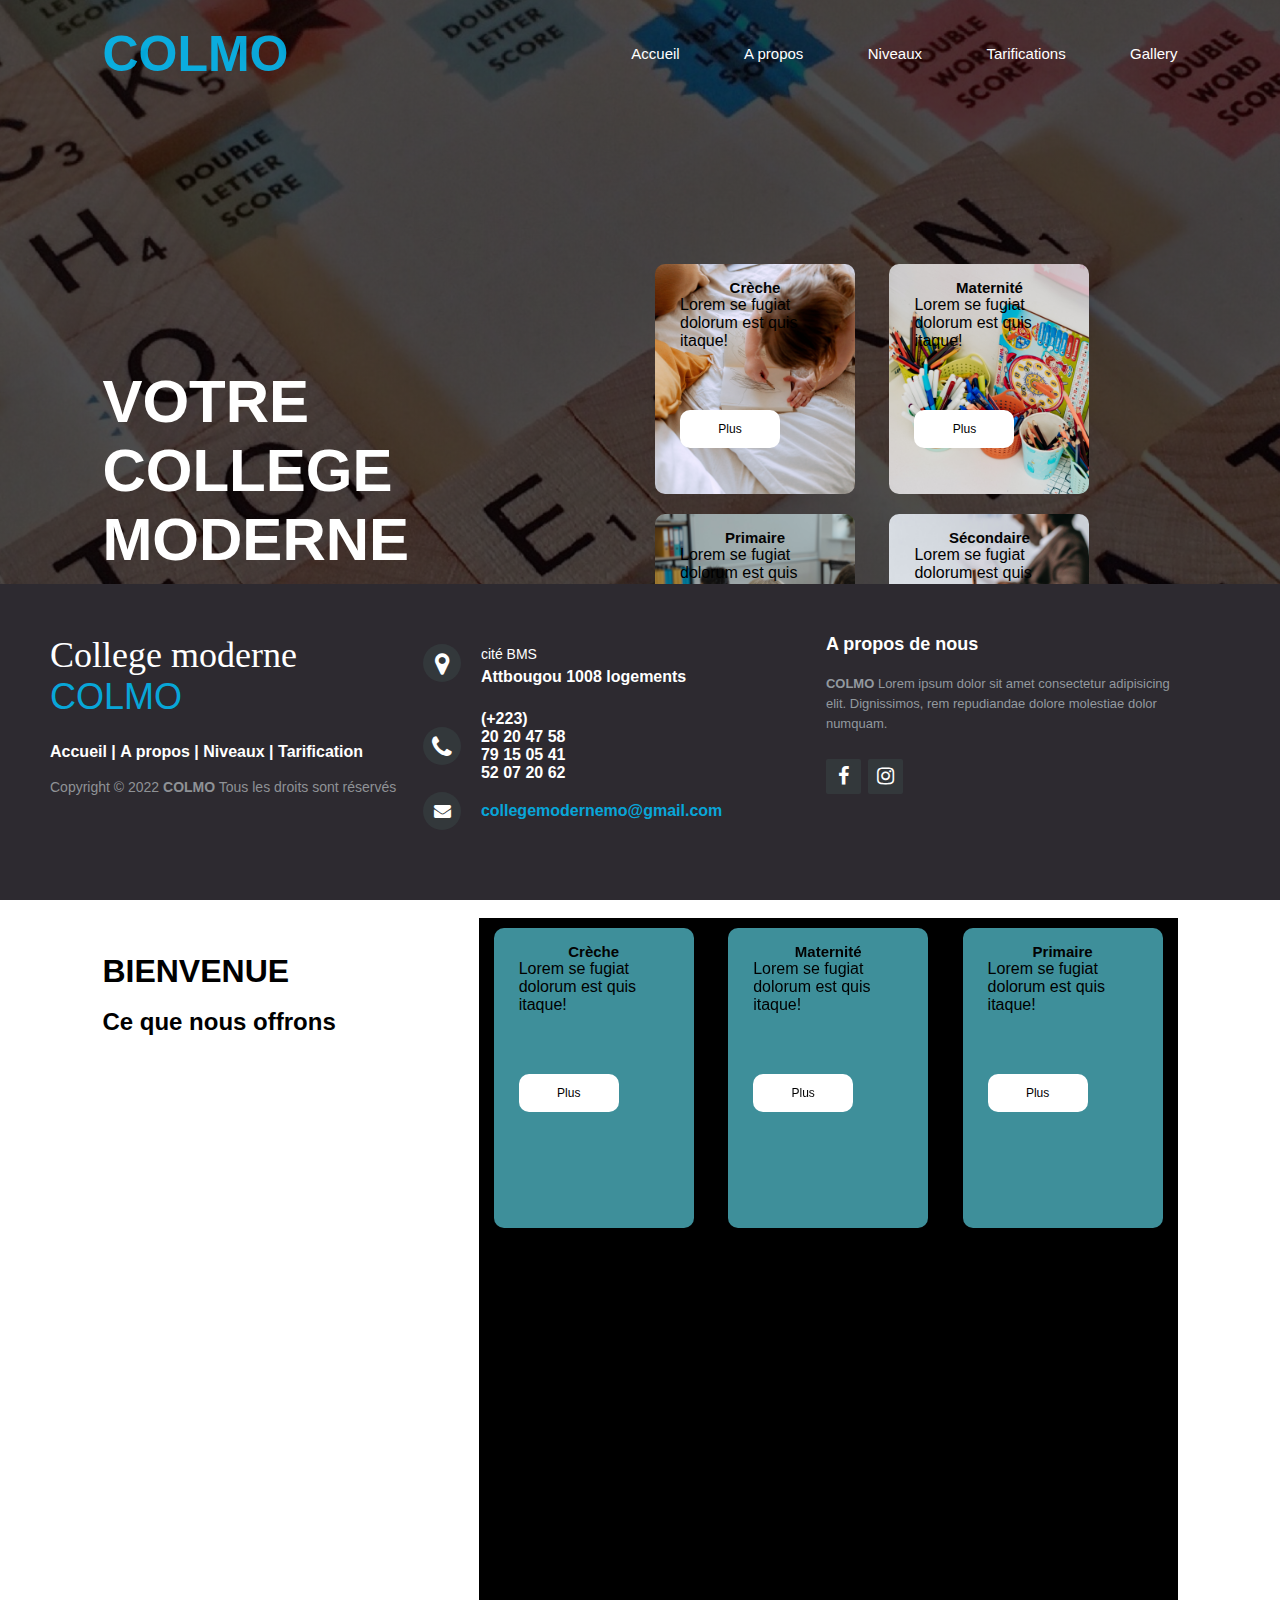
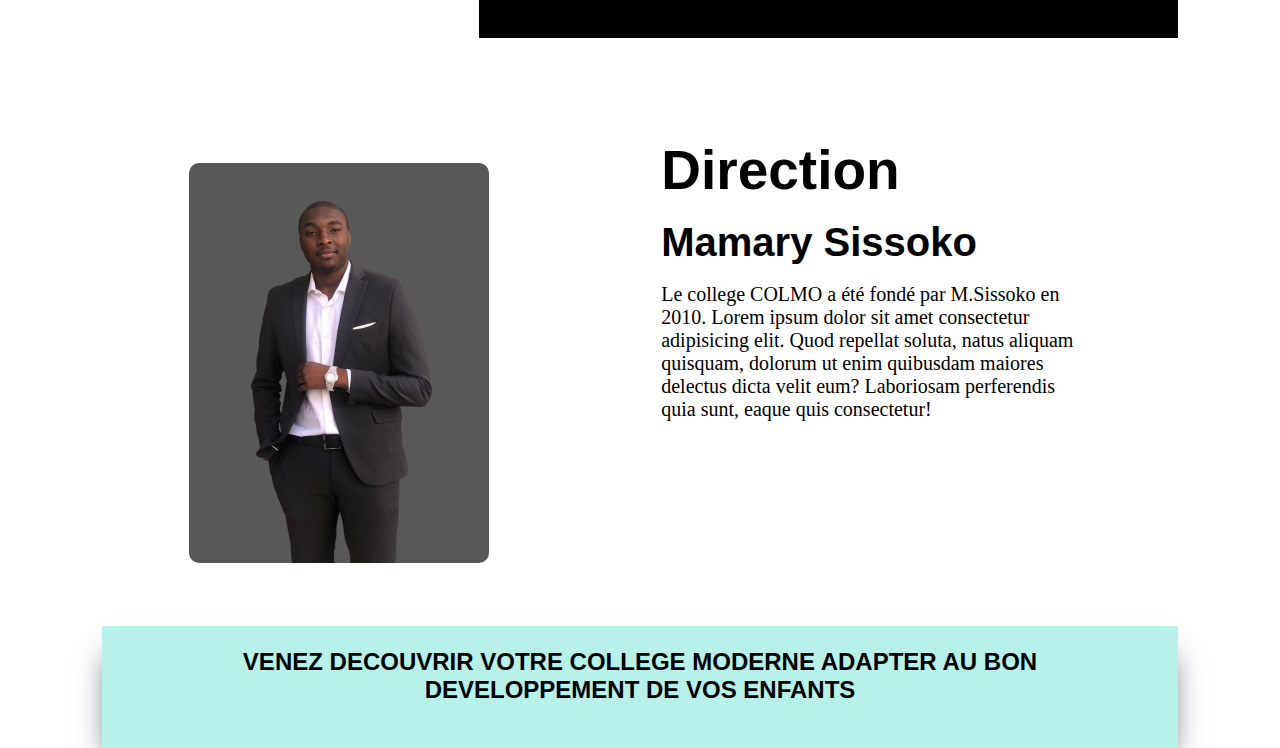
==== index.html @ 6767d35a "extraction" ====
<!DOCTYPE html>
<html lang="fr">
<head>
    <meta charset="UTF-8">
    <meta http-equiv="X-UA-Compatible" content="IE=edge">
    <meta name="viewport" content="width=device-width, initial-scale=1.0">
    <title>Accueil</title>
    <link rel="stylesheet" href="style/css/style.css">
    <link rel="stylesheet" href="http://maxcdn.bootstrapcdn.com/font-awesome/4.2.0/css/font-awesome.min.css">
</head>
<body>
    <div class="partie1">
        <div class="navbar">
            <h1 class="logo">COLMO</h1>
            <nav>
                <ul>
                    <li><a href="">Accueil</a></li>
                    <li><a href="pages/Apropos.html">A propos</a></li>
                    <li><a href="">Niveaux</a></li>
                    <li><a href="pages/tarif.html">Tarifications</a></li>
                    <li><a href="pages/Gallery.html">Gallery</a></li>
                </ul>
            </nav>
        </div>
        <div class="row">
            <div class="col">
                <h1>VOTRE <br>
                    COLLEGE <br> 
                    MODERNE
                </h1>
                <button type="button" class="btn1">Explore</button>
            </div>
            <div class="col">
                <div class="card card1">
                    <h5>Crèche</h5>
                    <p>Lorem se fugiat dolorum est quis itaque!</p>
                    <button class="btn2">Plus</button>
                </div>
                <div class="card card2">
                    <h5>Maternité</h5>
                    <p>Lorem se fugiat dolorum est quis itaque!</p>
                    <button class="btn2">Plus</button>
                </div>
                <div class="card card3">
                    <h5>Primaire</h5>
                    <p>Lorem se fugiat dolorum est quis itaque!</p>
                    <button class="btn2">Plus</button>
                </div>
                <div class="card card4">
                    <h5>Sécondaire</h5>
                    <p>Lorem se fugiat dolorum est quis itaque!</p>
                    <button class="btn2">Plus</button>
                </div>
            </div>
        </div>
    </div><br>

    <div class="partie2">
        <div class="bien_offres">
            <div class="bienv">
                <h1>BIENVENUE</h1><br>
                <h2>Ce que nous offrons</h2>
            </div>
            <div class="offres">
                <div class="offre offre1 ">
                    <h5>Crèche</h5>
                    <p>Lorem se fugiat dolorum est quis itaque!</p>
                    <button class="btn2">Plus</button>
                </div>
                <div class="offre offre2 transform">
                    <h5>Maternité</h5>
                    <p>Lorem se fugiat dolorum est quis itaque!</p>
                    <button class="btn2">Plus</button>
                </div>
                <div class="offre offre3">
                    <h5>Primaire</h5>
                    <p>Lorem se fugiat dolorum est quis itaque!</p>
                    <button class="btn2">Plus</button>
                </div>
            </div>
        </div>
        <div class="direction">
            <div class="boss">
                <img src="ressources/images/boss.png" alt="Directeur" width="100%">
            </div>
            <div class="descrip">
                <h1>Direction</h1><br>
                <h2>Mamary Sissoko</h2><br>
                <p>Le college COLMO a été fondé par M.Sissoko en 2010. Lorem ipsum dolor sit amet consectetur adipisicing elit. 
                    Quod repellat soluta, natus aliquam quisquam,
                    dolorum ut enim quibusdam maiores delectus dicta velit eum? Laboriosam perferendis quia sunt, eaque quis consectetur! </p>
            </div>
        </div><br>
        <div class="venez">
            <h2>VENEZ DECOUVRIR VOTRE COLLEGE MODERNE ADAPTER AU BON DEVELOPPEMENT DE VOS ENFANTS</h2>
        </div>


    </div>
    <footer class="footer-distributed">

        <div class="footer-left">
            <h3>College moderne<span><br> COLMO</span></h3>

            <p class="footer-links">
                <a href="#">Accueil</a>
                |
                <a href="#">A propos</a>
                |
                <a href="#">Niveaux</a>
                |
                <a href="#">Tarification</a>
            </p>

            <p class="footer-company-name">Copyright © 2022 <strong>COLMO</strong> Tous les droits sont réservés</p>
        </div>

        <div class="footer-center">
            <div>
                <i class="fa fa-map-marker"></i>
                <p><span>cité BMS</span>
                    Attbougou 1008 logements</p>
            </div><br>

            <div>
                <i class="fa fa-phone"></i>
                <p>(+223) <br>
                20 20 47 58 <br>
                79 15 05 41 <br>
                52 07 20 62 </p>
            </div>
            <div>
                <i class="fa fa-envelope"></i>
                <p><a href="mailto:sagar00001.co@gmail.com">collegemodernemo@gmail.com</a></p>
            </div>
        </div>
        <div class="footer-right">
            <p class="footer-company-about">
                <span>A propos de nous</span>
                <strong>COLMO</strong> Lorem ipsum dolor sit amet consectetur adipisicing elit. 
                Dignissimos, rem repudiandae dolore molestiae dolor numquam. 
            </p>
            <div class="footer-icons">
                <a href="https://fr-fr.facebook.com/mocolmo/"><i class="fa fa-facebook"></i></a>
                <a href="#"><i class="fa fa-instagram"></i></a>
            </div>
        </div>
    </footer>

</body>
</html>
---- style/css/style.css ----
*{
    margin: 0;
    padding: 0;
    font-family: 'Roboto', sans-serif;
}
.partie1{
    width: 100%;
    height: 100vh;
    background-image: linear-gradient(rgba(0,0,0,0.7), rgba(0,0,0,0.7)), url(../../ressources/images/fond.png);
    background-position: center;
    background-size: cover;
    padding-left: 8%;
    padding-right: 8%;
    box-sizing: border-box;
}
.navbar{
    height: 12%;
    display: flex;
    align-items: center;
}
.logo{
    font-size: 50px;
    font-family: Arial;
    color: rgba(0, 195, 255, 0.836);
} 
nav{
    flex: 1;
    text-align: right;
}
nav ul li{
    list-style: none;
    display: inline-block;
    margin-left: 60px;
}
nav ul li a{
    text-decoration: none;
    color: white;
    font-size: 15px;
}
.row{
    display: flex;
    height: 88%;
    align-items: center;
}
.col{
    flex-basis: 50%;
}
.col h1{
    color: #fff;
    font-size: 60px;
}
.btn1{
    width: 180px;
    color: #000;
    font-size: 12px;
    padding: 12px 0;
    background: #fff;
    border: 0;
    border-radius: 20px;
    outline: none;
    margin-top: 30px;
}
.card{
    width: 200px;
    height: 230px;
    display: inline-block;
    border-radius: 10px;
    padding: 15px 25px;
    box-sizing: border-box;
    cursor: pointer;
    margin: 10px 15px;
    background-position: center;
    background-size: cover;
    transition: transform 0.5s;
}
.card1{
    background-image: url(../../ressources/images/creche.jpg);
}
.card2{
    background-image: url(../../ressources/images/maternite.jpg);
}
.card3{
    background-image: url(../../ressources/images/primaire.jpg);
}
.card4{
    background-image: url(../../ressources/images/secondaire.jpg);
}
.card:hover{
    transform: translateY(-10px);
}
h5{
    color: rgb(3, 3, 3);
    font-size: 15px;
    text-align: center;
}
.btn2{
    width: 100px;
    color: #000;
    font-size: 12px;
    padding: 12px 0;
    background: #fff;
    border: 0;
    border-radius: 10px;
    outline: none;
    margin-top: 60px;
}
.btn2:hover{
    background-color: rgba(0, 195, 255, 0.836);
}
.transform{
    transform: translateZ(20px);
}

/*************************PARTIE2************************/
.partie2{
    width: 100%;
    height: auto;
    padding-left: 8%;
    padding-right: 8%;
    box-sizing: border-box;
}
.partie2 .bienv h1 h2{
    text-align: center;
}
.bienv{
    margin-top: 35px;
}
.bien_offres{
    display: flex;
    margin: auto;
    justify-content: space-between;

}
.offres{
    background-color: #000;
    width: auto;
    height: 80vh;
}
.offre{
    width: 200px;
    height: 300px;
    background-color: rgba(103, 237, 255, 0.603);
    display: inline-block;
    border-radius: 10px;
    padding: 15px 25px;
    box-sizing: border-box;
    cursor: pointer;
    margin: 10px 15px;
    transition: transform 0.5s;
    align-self: end;
}
.direction{
    display: flex;
    background-color: ;
    margin: auto;
    margin-top: 100px;
}
.boss{
    width: 300px;
    height: 400px;
    background-color: rgba(63, 63, 63, 0.87);
    border-radius: 10px;
    margin-top: 15px;
    margin: auto;

}
.descrip{
    background-color: ;
    width: 40%;
    height: 50vh;
    margin: auto; 
}
.descrip h1{
    font-size: 55px;
}
.descrip h2{
    font-size: 40px;
}
.descrip p{
    font-family: 'Georgia' ;
    font-size: 20px;
}
.venez{
    background-color:  rgb(183, 241, 234);
    margin-top: 20px;
    box-shadow: rgb(38, 57, 77) 0px 20px 30px -10px;
    height: 100px;
    text-align: center;
    padding-left: 8%;
    padding-right: 8%;
    padding-top: 2%;


}

/*******************FOOTER****************/
footer {
    position: fixed;
    bottom: 0;
}

@media (max-height:800px) {
    footer {
        position: static;
    }
}

.footer-distributed {
    background-color: #2d2a30;
    box-sizing: border-box;
    width: 100%;
    text-align: left;
    font: bold 16px sans-serif;
    padding: 50px 50px 60px 50px;
    margin-top: 80px;
}

.footer-distributed .footer-left, .footer-distributed .footer-center, .footer-distributed .footer-right {
    display: inline-block;
    vertical-align: top;
}

/* Footer left */

.footer-distributed .footer-left {
    width: 30%;
}

.footer-distributed h3 {
    color: #ffffff;
    font: normal 36px 'Cookie', cursive;
    margin: 0;
}


.footer-distributed h3 span {
    color: rgba(0, 195, 255, 0.836);
}

/* Footer links */

.footer-distributed .footer-links {
    color: #ffffff;
    margin: 20px 0 12px;
}

.footer-distributed .footer-links a {
    display: inline-block;
    line-height: 1.8;
    text-decoration: none;
    color: inherit;
}

.footer-distributed .footer-company-name {
    color: #8f9296;
    font-size: 14px;
    font-weight: normal;
    margin: 0;
}

/* Footer Center */

.footer-distributed .footer-center {
    width: 35%;
}

.footer-distributed .footer-center i {
    background-color: #33383b;
    color: #ffffff;
    font-size: 25px;
    width: 38px;
    height: 38px;
    border-radius: 50%;
    text-align: center;
    line-height: 42px;
    margin: 10px 15px;
    vertical-align: middle;
}

.footer-distributed .footer-center i.fa-envelope {
    font-size: 17px;
    line-height: 38px;
}

.footer-distributed .footer-center p {
    display: inline-block;
    color: #ffffff;
    vertical-align: middle;
    margin: 0;
}

.footer-distributed .footer-center p span {
    display: block;
    font-weight: normal;
    font-size: 14px;
    line-height: 2;
}

.footer-distributed .footer-center p a {
    color: rgba(0, 195, 255, 0.836);
    text-decoration: none;
    ;
}

/* Footer Right */

.footer-distributed .footer-right {
    width: 30%;
}

.footer-distributed .footer-company-about {
    line-height: 20px;
    color: #92999f;
    font-size: 13px;
    font-weight: normal;
    margin: 0;
}

.footer-distributed .footer-company-about span {
    display: block;
    color: #ffffff;
    font-size: 18px;
    font-weight: bold;
    margin-bottom: 20px;
}

.footer-distributed .footer-icons {
    margin-top: 25px;
}

.footer-distributed .footer-icons a {
    display: inline-block;
    width: 35px;
    height: 35px;
    cursor: pointer;
    background-color: #33383b;
    border-radius: 2px;
    font-size: 20px;
    color: #ffffff;
    text-align: center;
    line-height: 35px;
    margin-right: 3px;
    margin-bottom: 5px;
}

.footer-distributed .footer-icons a:hover {
    background-color: #3F71EA;
}

.footer-links a:hover {
    color: #3F71EA;
}

@media (max-width: 880px) {
    .footer-distributed .footer-left, .footer-distributed .footer-center, .footer-distributed .footer-right {
        display: block;
        width: 100%;
        margin-bottom: 40px;
        text-align: center;
    }
    .footer-distributed .footer-center i {
        margin-left: 0;
    }
}
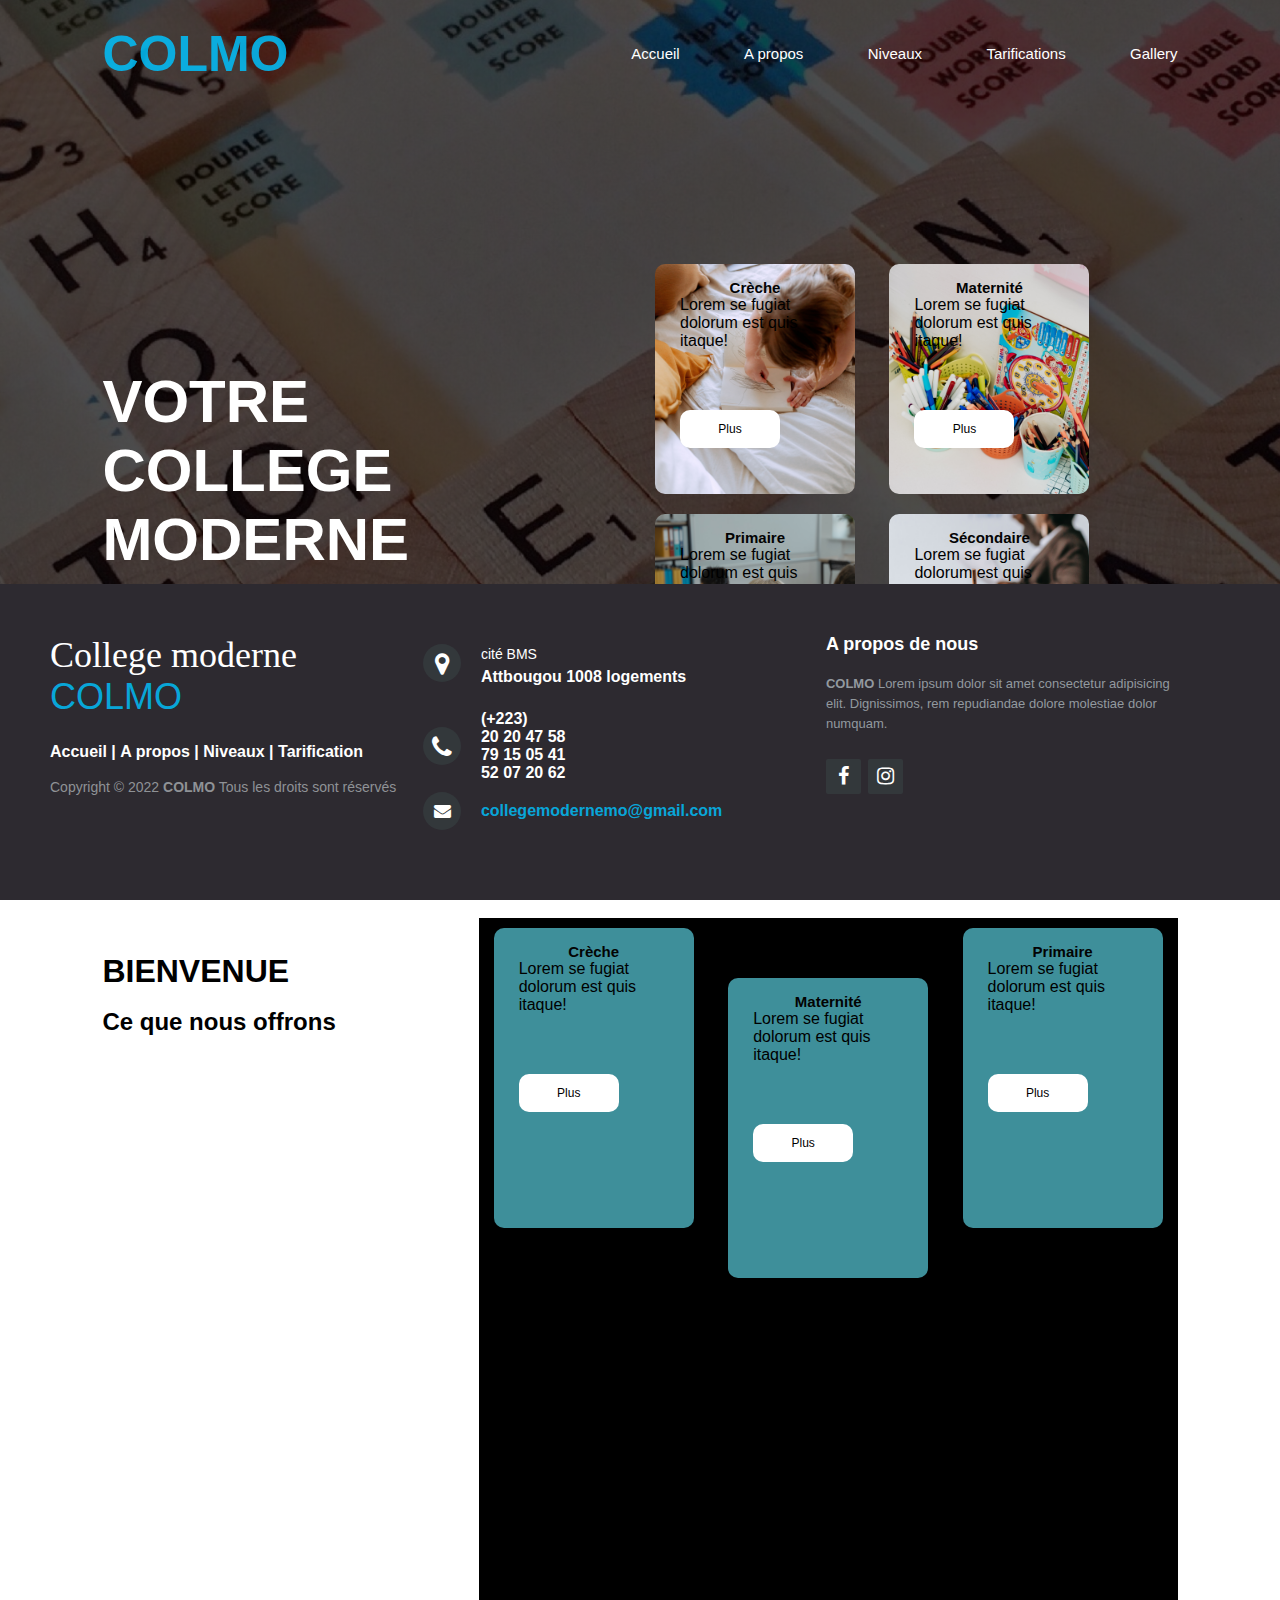
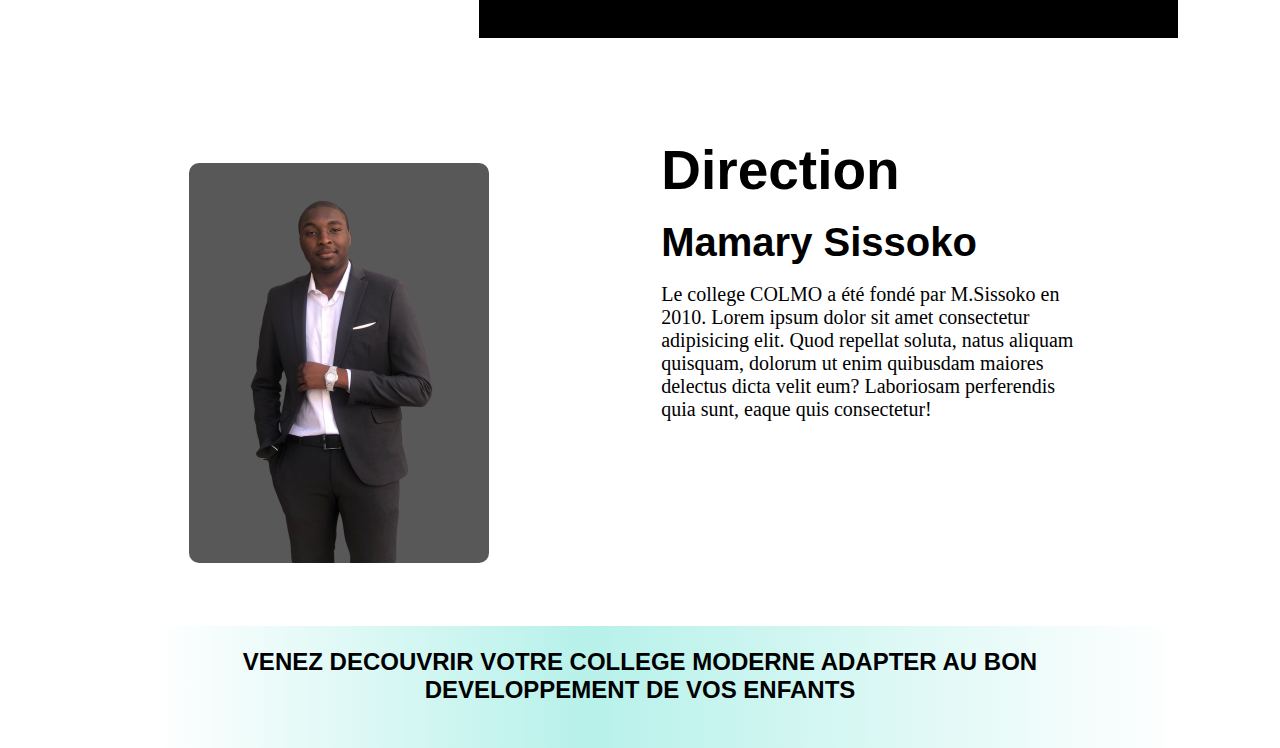
==== commit 0d05621b: "modification younouss" ====
--- a/index.html
+++ b/index.html
@@ -67,7 +67,7 @@
                     <p>Lorem se fugiat dolorum est quis itaque!</p>
                     <button class="btn2">Plus</button>
                 </div>
-                <div class="offre offre2 transform">
+                <div class="offre offre2 translateY">
                     <h5>Maternité</h5>
                     <p>Lorem se fugiat dolorum est quis itaque!</p>
                     <button class="btn2">Plus</button>
--- a/style/css/style.css
+++ b/style/css/style.css
@@ -181,9 +181,8 @@
     font-size: 20px;
 }
 .venez{
-    background-color:  rgb(183, 241, 234);
+    background: linear-gradient( 90deg, white 5%, rgb(183, 241, 234) 45%, white 100%) ;
     margin-top: 20px;
-    box-shadow: rgb(38, 57, 77) 0px 20px 30px -10px;
     height: 100px;
     text-align: center;
     padding-left: 8%;
@@ -361,4 +360,10 @@
     .footer-distributed .footer-center i {
         margin-left: 0;
     }
-}       +}       
+
+/* younouss part */
+
+.translateY{
+    transform: translateY(50px);
+}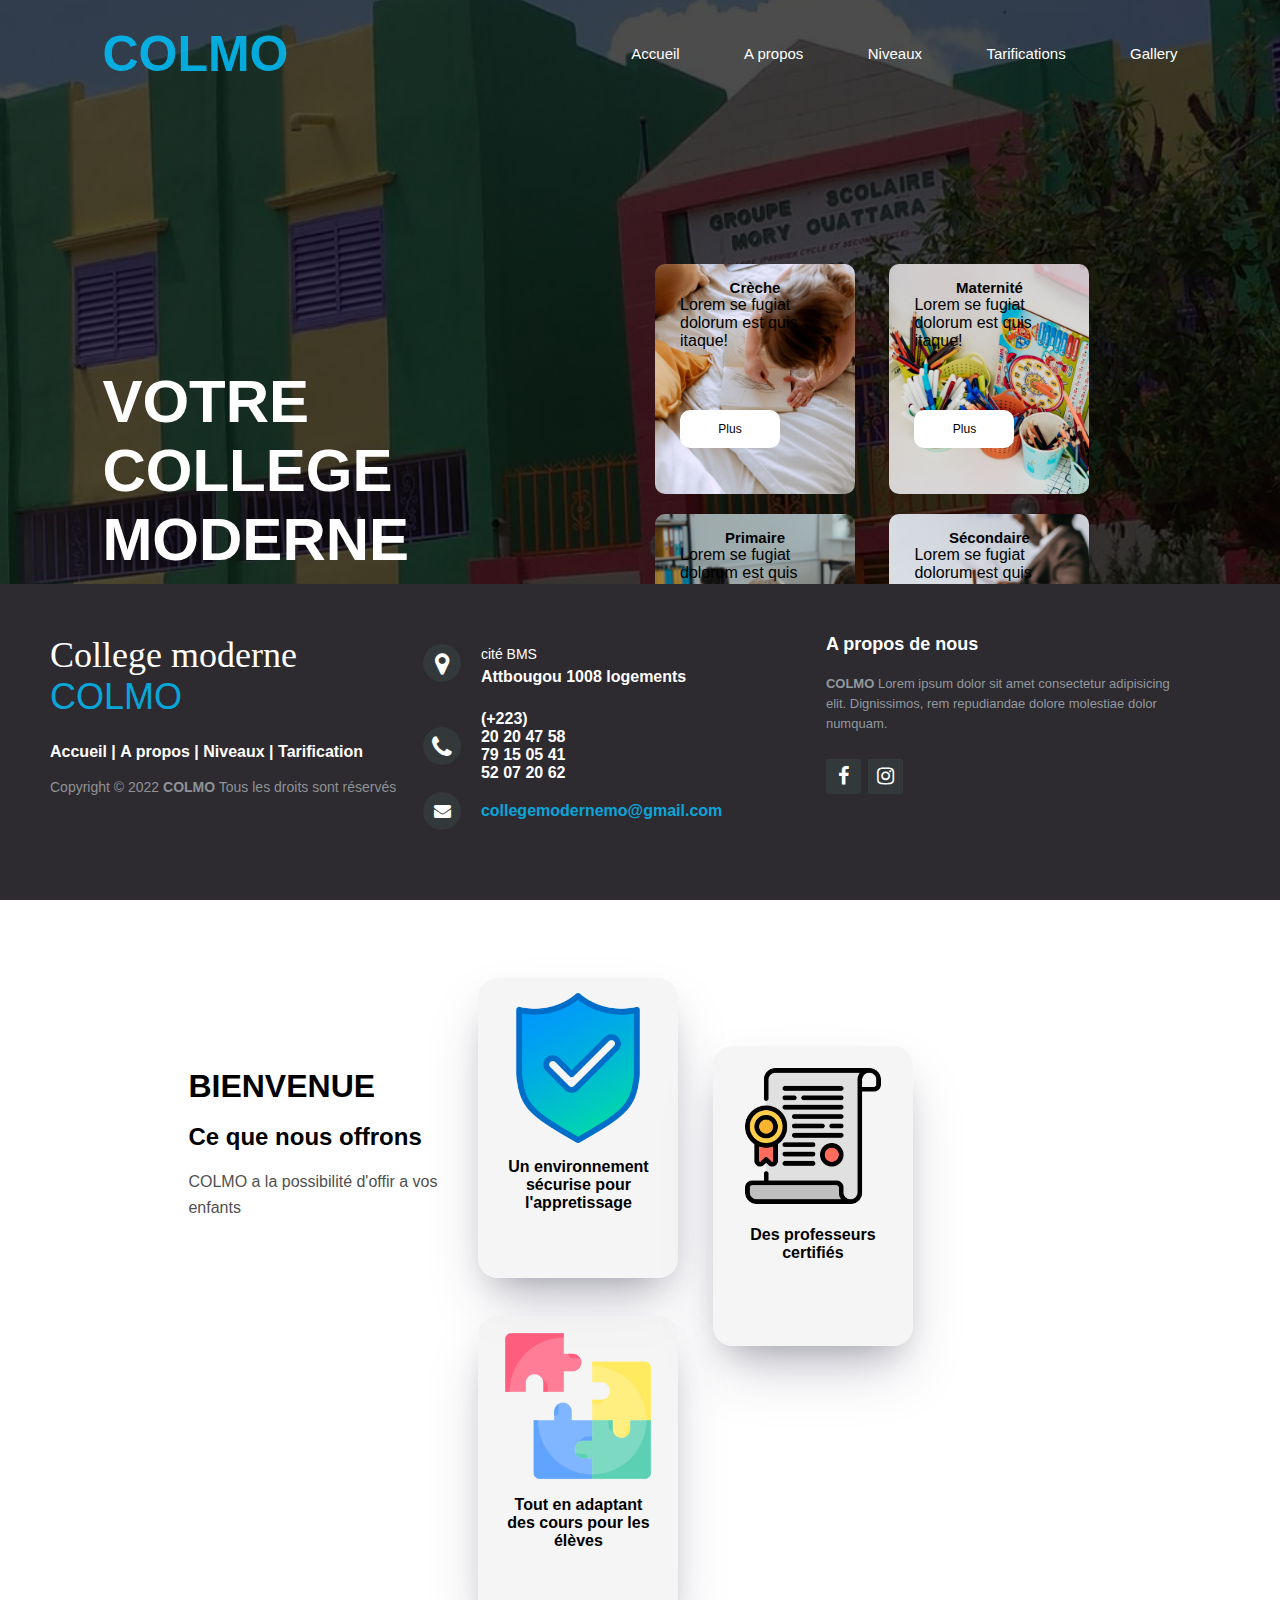
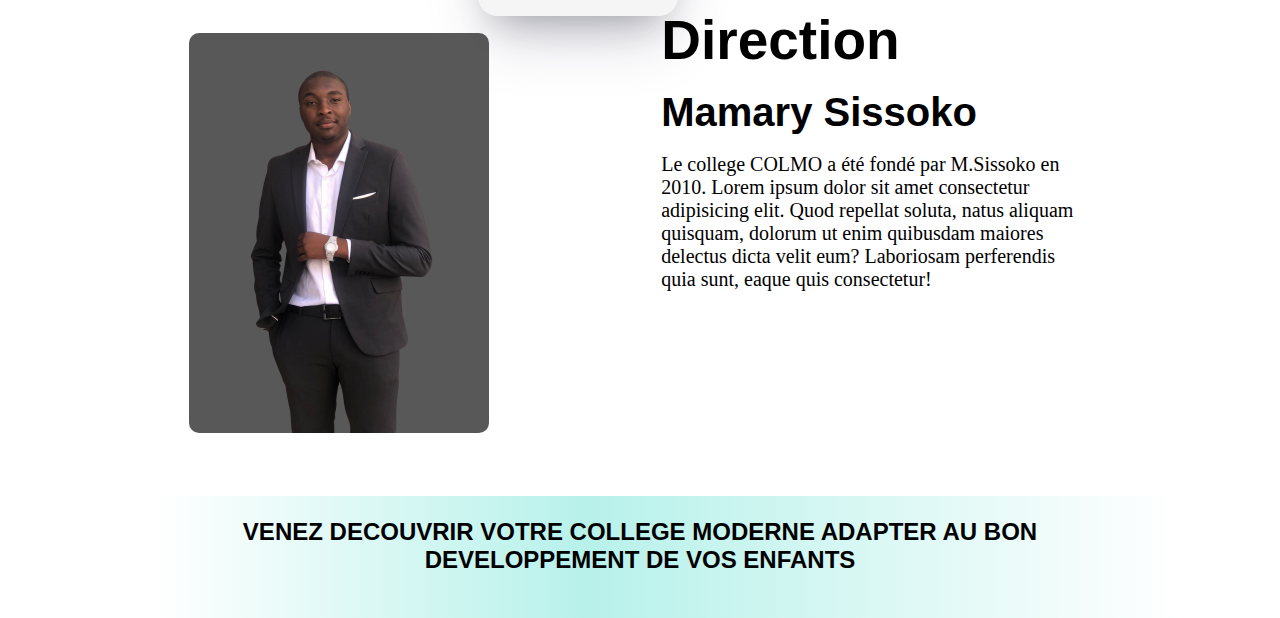
==== commit e905b93c: "pages index, qpropos,tarif, Gallery" ====
--- a/index.html
+++ b/index.html
@@ -28,7 +28,7 @@
                     COLLEGE <br> 
                     MODERNE
                 </h1>
-                <button type="button" class="btn1">Explore</button>
+                <a href="pages/Apropos.html"><button type="button" class="btn1">Explore</button></a>
             </div>
             <div class="col">
                 <div class="card card1">
@@ -59,23 +59,27 @@
         <div class="bien_offres">
             <div class="bienv">
                 <h1>BIENVENUE</h1><br>
-                <h2>Ce que nous offrons</h2>
+                <h2>Ce que nous offrons</h2><br>
+                <p>COLMO a la possibilité d'offir a vos enfants </p>
             </div>
             <div class="offres">
                 <div class="offre offre1 ">
-                    <h5>Crèche</h5>
-                    <p>Lorem se fugiat dolorum est quis itaque!</p>
-                    <button class="btn2">Plus</button>
+                    <div class="secu"></div>
+                    <div class="text-offre">
+                        <h4>Un environnement sécurise pour l'appretissage</h4>
+                    </div>
                 </div>
                 <div class="offre offre2 translateY">
-                    <h5>Maternité</h5>
-                    <p>Lorem se fugiat dolorum est quis itaque!</p>
-                    <button class="btn2">Plus</button>
+                    <div class="certi"></div>
+                    <div class="text-offre">
+                        <h4>Des professeurs certifiés</h4>
+                    </div>
                 </div>
                 <div class="offre offre3">
-                    <h5>Primaire</h5>
-                    <p>Lorem se fugiat dolorum est quis itaque!</p>
-                    <button class="btn2">Plus</button>
+                    <div class="puzz"></div>
+                    <div class="text-offre">
+                        <h4>Tout en adaptant des cours pour les élèves</h4>
+                    </div>
                 </div>
             </div>
         </div>
--- a/style/css/style.css
+++ b/style/css/style.css
@@ -6,7 +6,7 @@
 .partie1{
     width: 100%;
     height: 100vh;
-    background-image: linear-gradient(rgba(0,0,0,0.7), rgba(0,0,0,0.7)), url(../../ressources/images/fond.png);
+    background-image: linear-gradient(rgba(0,0,0,0.7), rgba(0,0,0,0.7)), url(../../ressources/images/principale.jpg);
     background-position: center;
     background-size: cover;
     padding-left: 8%;
@@ -36,6 +36,9 @@
     text-decoration: none;
     color: white;
     font-size: 15px;
+}
+nav ul li a:hover{
+    color: rgba(0, 195, 255, 0.836);
 }
 .row{
     display: flex;
@@ -60,6 +63,9 @@
     outline: none;
     margin-top: 30px;
 }
+.btn1:hover{
+    background-color: rgba(0, 195, 255, 0.836);
+}
 .card{
     width: 200px;
     height: 230px;
@@ -75,6 +81,7 @@
 }
 .card1{
     background-image: url(../../ressources/images/creche.jpg);
+
 }
 .card2{
     background-image: url(../../ressources/images/maternite.jpg);
@@ -123,37 +130,70 @@
     text-align: center;
 }
 .bienv{
-    margin-top: 35px;
+    margin-top: 150px;
+}
+.bienv p{
+    font-size: 16px;
+    color: #505050;
+    line-height: 26px;
+    font-weight: 400;
 }
 .bien_offres{
     display: flex;
     margin: auto;
     justify-content: space-between;
+    padding-left: 8%;
+    padding-right: 8%;
 
 }
 .offres{
-    background-color: #000;
+    background-color: rgba(255, 255, 255, 0);
     width: auto;
-    height: 80vh;
+    height: 70vh;
+    margin-top: 50px;
 }
 .offre{
     width: 200px;
     height: 300px;
-    background-color: rgba(103, 237, 255, 0.603);
-    display: inline-block;
-    border-radius: 10px;
+    background-color: rgba(238, 238, 238, 0.603);
+    display: inline-block;
+    border-radius: 20px;
     padding: 15px 25px;
     box-sizing: border-box;
     cursor: pointer;
     margin: 10px 15px;
     transition: transform 0.5s;
-    align-self: end;
+    box-shadow: rgba(50, 50, 93, 0.25) 0px 30px 60px -12px, rgba(0, 0, 0, 0.3) 0px 18px 36px -18px;
+}
+.secu{
+    width: 100%;
+    background-image: url(../../ressources/images/securise.png);
+    height: 150px;
+    background-position: center;
+    background-size: cover;
+}
+.certi{
+    width: 100%;
+    background-image: url(../../ressources/images/certificat.png);
+    height: 150px;
+    background-position: center;
+    background-size: cover;
+}
+.puzz{
+    width: 100%;
+    background-image: url(../../ressources/images/puzzle.png);
+    height: 150px;
+    background-position: center;
+    background-size: cover;
+}
+.text-offre{
+    text-align: center;
+    margin-top: 10%;
 }
 .direction{
     display: flex;
-    background-color: ;
     margin: auto;
-    margin-top: 100px;
+    margin-top: 10px;
 }
 .boss{
     width: 300px;
@@ -165,7 +205,6 @@
 
 }
 .descrip{
-    background-color: ;
     width: 40%;
     height: 50vh;
     margin: auto; 
@@ -188,8 +227,6 @@
     padding-left: 8%;
     padding-right: 8%;
     padding-top: 2%;
-
-
 }
 
 /*******************FOOTER****************/
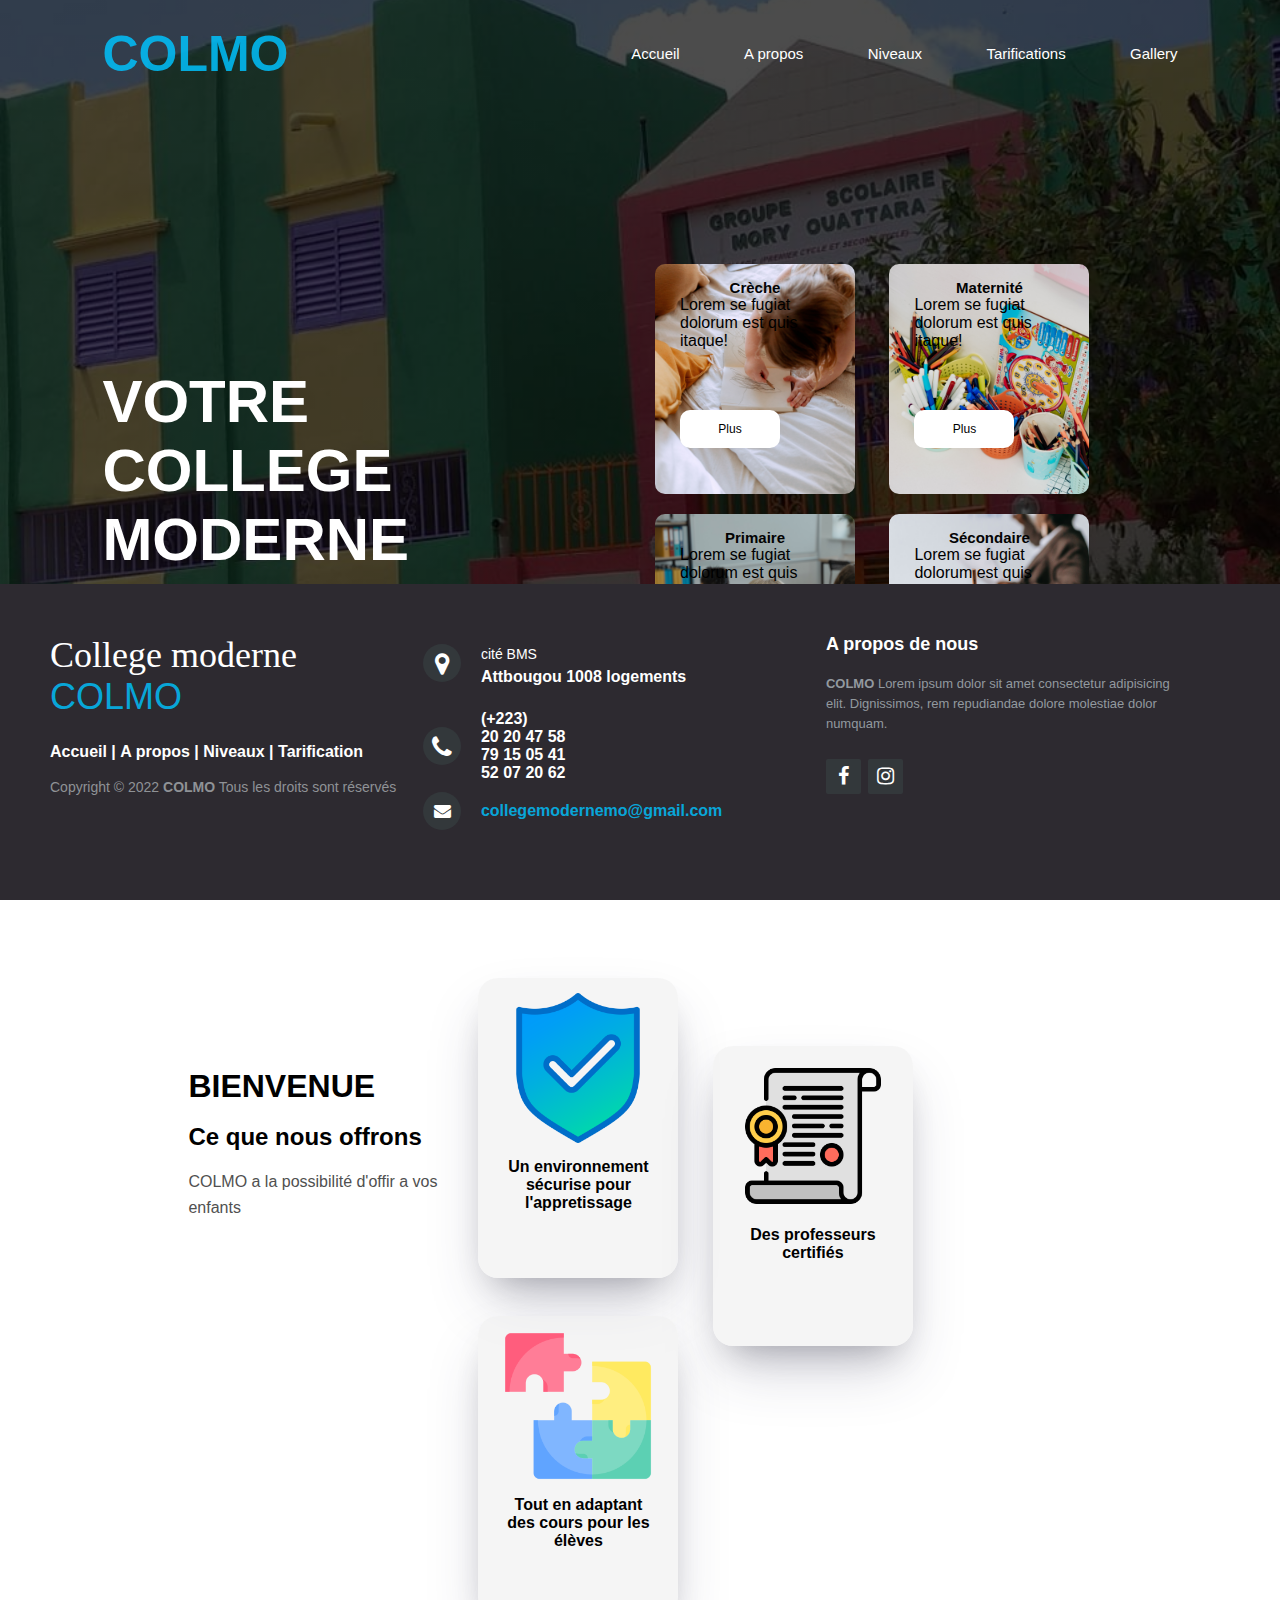
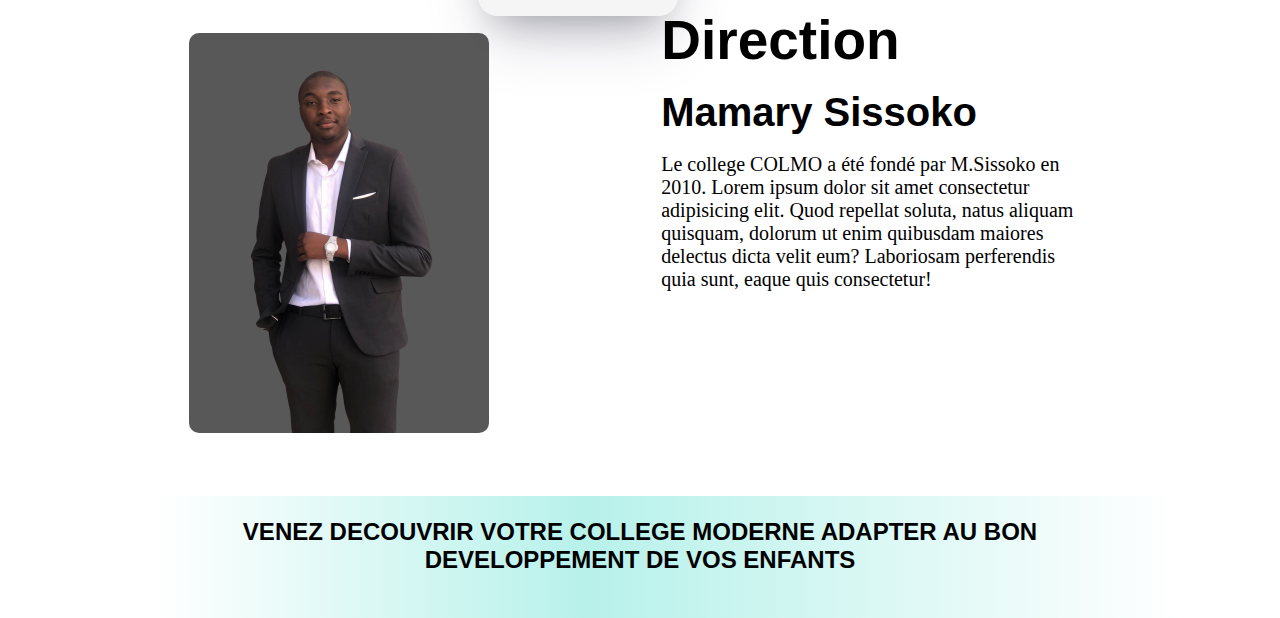
==== commit 1e7b308e: "index" ====
--- a/index.html
+++ b/index.html
@@ -150,6 +150,9 @@
             </div>
         </div>
     </footer>
-
+    <script src="style/js/skrollr.js"></script>
+    <script type="text/javascript">
+        var s = skrollr.init();
+    </script>
 </body>
 </html>--- a/style/css/style.css
+++ b/style/css/style.css
@@ -1,6 +1,7 @@
 *{
     margin: 0;
     padding: 0;
+    position: relative;
     font-family: 'Roboto', sans-serif;
 }
 .partie1{
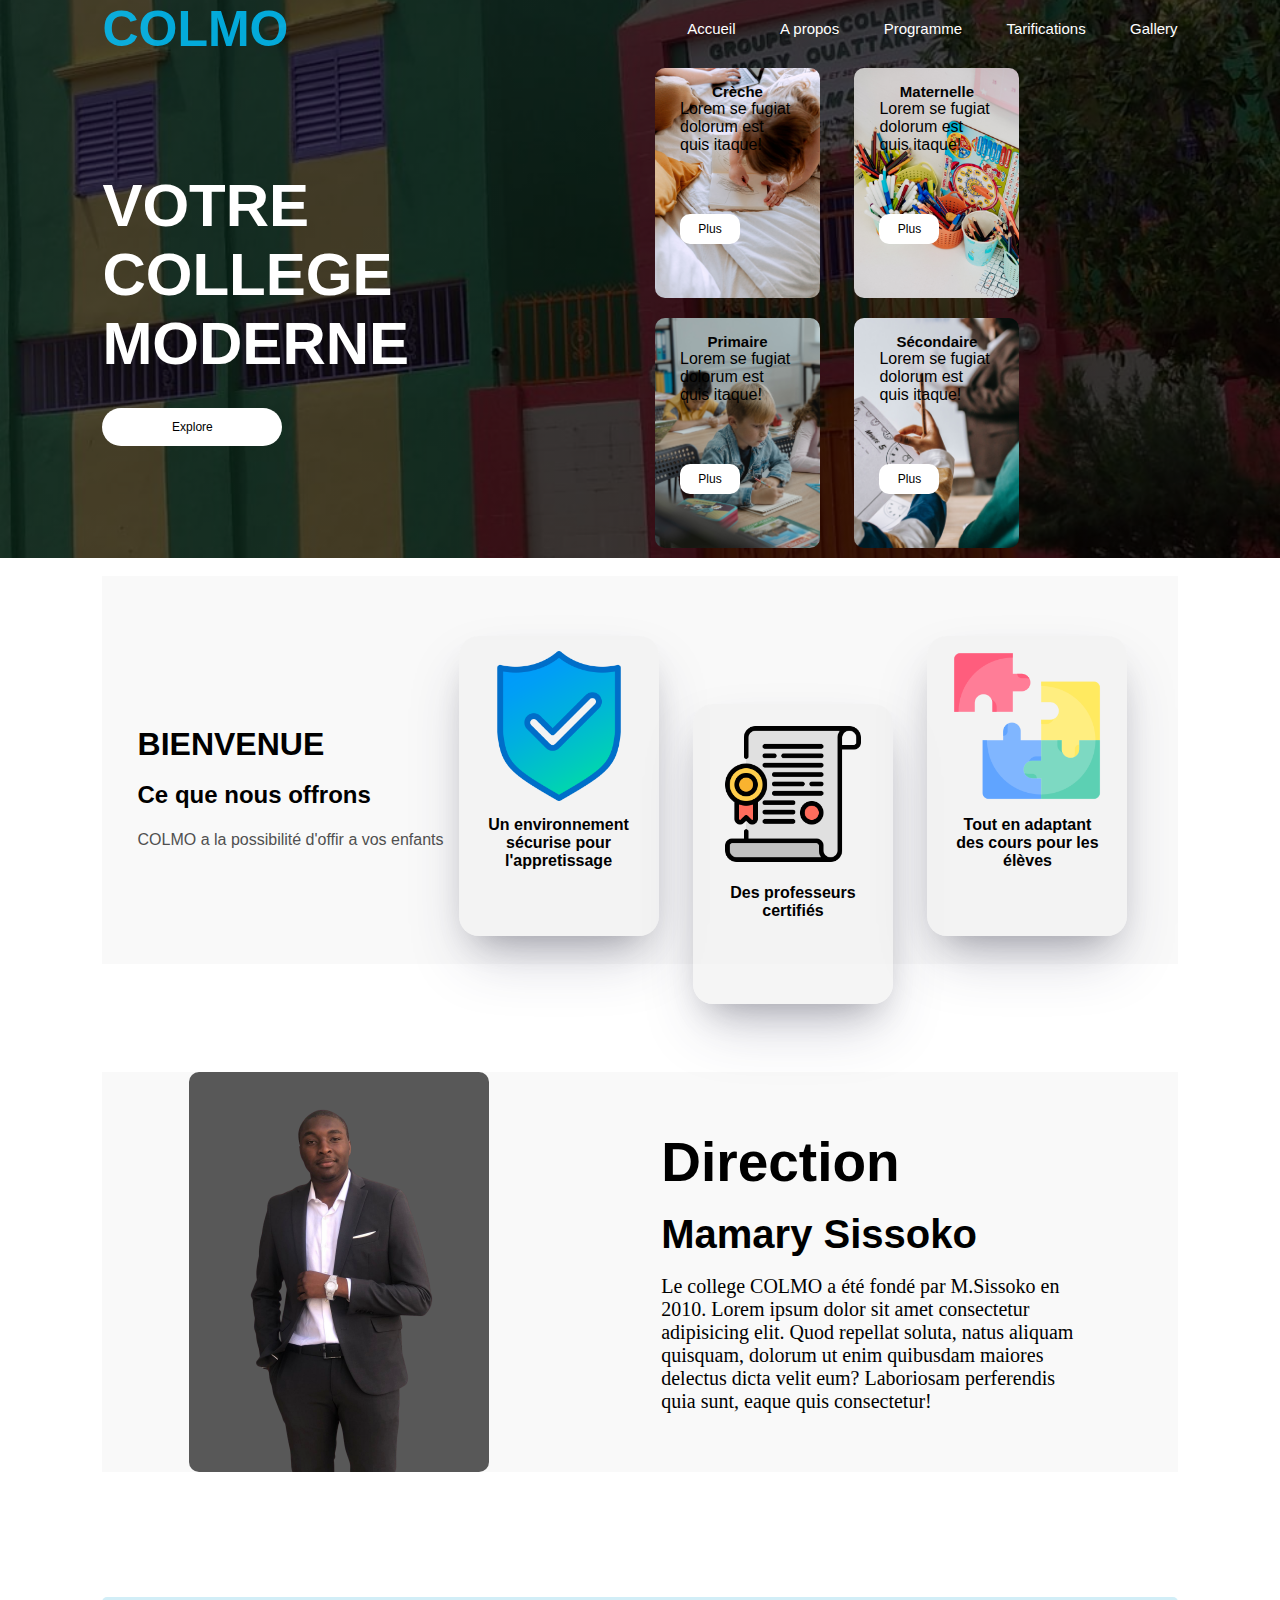
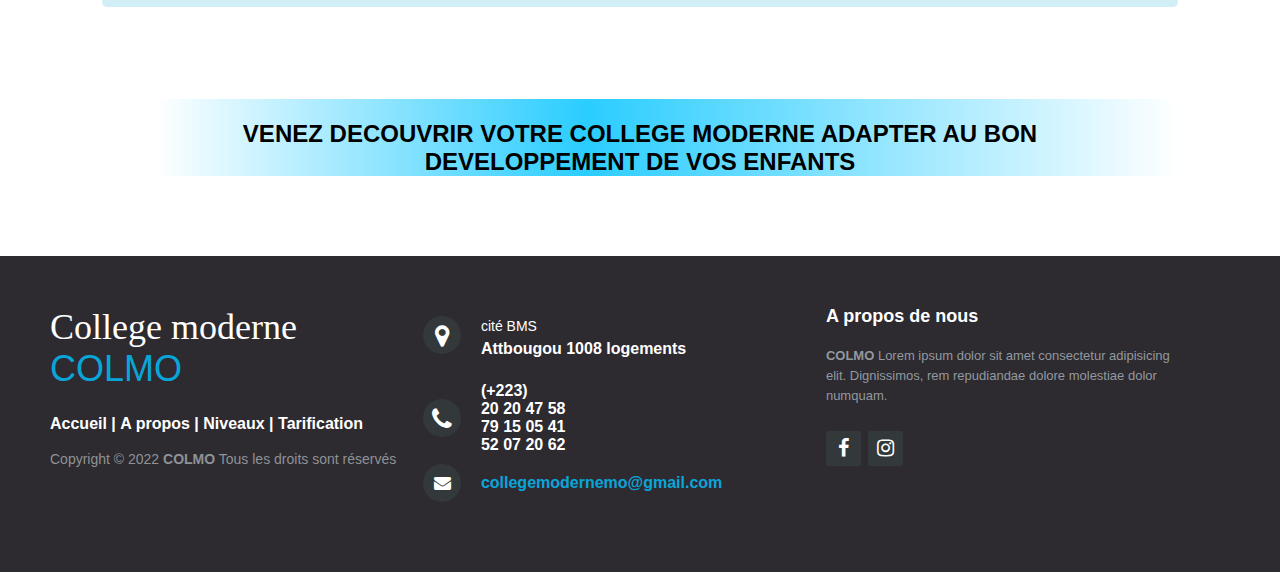
==== commit 734ba808: "responsive" ====
--- a/index.html
+++ b/index.html
@@ -16,7 +16,7 @@
                 <ul>
                     <li><a href="">Accueil</a></li>
                     <li><a href="pages/Apropos.html">A propos</a></li>
-                    <li><a href="">Niveaux</a></li>
+                    <li><a href="">Programme</a></li>
                     <li><a href="pages/tarif.html">Tarifications</a></li>
                     <li><a href="pages/Gallery.html">Gallery</a></li>
                 </ul>
@@ -29,7 +29,7 @@
                     MODERNE
                 </h1>
                 <a href="pages/Apropos.html"><button type="button" class="btn1">Explore</button></a>
-            </div>
+            </div><br>
             <div class="col">
                 <div class="card card1">
                     <h5>Crèche</h5>
@@ -37,7 +37,7 @@
                     <button class="btn2">Plus</button>
                 </div>
                 <div class="card card2">
-                    <h5>Maternité</h5>
+                    <h5>Maternelle</h5>
                     <p>Lorem se fugiat dolorum est quis itaque!</p>
                     <button class="btn2">Plus</button>
                 </div>
@@ -75,7 +75,7 @@
                         <h4>Des professeurs certifiés</h4>
                     </div>
                 </div>
-                <div class="offre offre3">
+                <div class="offre offre3 translateY2">
                     <div class="puzz"></div>
                     <div class="text-offre">
                         <h4>Tout en adaptant des cours pour les élèves</h4>
@@ -95,11 +95,10 @@
                     dolorum ut enim quibusdam maiores delectus dicta velit eum? Laboriosam perferendis quia sunt, eaque quis consectetur! </p>
             </div>
         </div><br>
+        <div class="trait"></div><br>
         <div class="venez">
             <h2>VENEZ DECOUVRIR VOTRE COLLEGE MODERNE ADAPTER AU BON DEVELOPPEMENT DE VOS ENFANTS</h2>
         </div>
-
-
     </div>
     <footer class="footer-distributed">
 
--- a/style/css/style.css
+++ b/style/css/style.css
@@ -6,7 +6,7 @@
 }
 .partie1{
     width: 100%;
-    height: 100vh;
+    height: auto;
     background-image: linear-gradient(rgba(0,0,0,0.7), rgba(0,0,0,0.7)), url(../../ressources/images/principale.jpg);
     background-position: center;
     background-size: cover;
@@ -31,7 +31,7 @@
 nav ul li{
     list-style: none;
     display: inline-block;
-    margin-left: 60px;
+    margin-left: 40px;
 }
 nav ul li a{
     text-decoration: none;
@@ -45,9 +45,15 @@
     display: flex;
     height: 88%;
     align-items: center;
+    background-color: #3f72ea00;
+    flex-direction: row;
+    flex-wrap: wrap;
+    
 }
 .col{
+    margin: auto;
     flex-basis: 50%;
+    background-color: rgba(0, 255, 255, 0);
 }
 .col h1{
     color: #fff;
@@ -68,7 +74,7 @@
     background-color: rgba(0, 195, 255, 0.836);
 }
 .card{
-    width: 200px;
+    width: 165px;
     height: 230px;
     display: inline-block;
     border-radius: 10px;
@@ -102,10 +108,10 @@
     text-align: center;
 }
 .btn2{
-    width: 100px;
+    width: 60px;
     color: #000;
     font-size: 12px;
-    padding: 12px 0;
+    padding: 8px 0;
     background: #fff;
     border: 0;
     border-radius: 10px;
@@ -132,6 +138,7 @@
 }
 .bienv{
     margin-top: 150px;
+    background-color: rgba(0, 255, 255, 0);
 }
 .bienv p{
     font-size: 16px;
@@ -141,16 +148,19 @@
 }
 .bien_offres{
     display: flex;
+    flex-direction: row;
+    flex-wrap: wrap;
     margin: auto;
-    justify-content: space-between;
-    padding-left: 8%;
-    padding-right: 8%;
-
+    justify-content: center;
+    padding-left: 2%;
+    padding-right: 2%;
+    height: 100%;
+    background-color: rgba(214, 214, 214, 0.151);
 }
 .offres{
-    background-color: rgba(255, 255, 255, 0);
+    background-color: rgba(119, 17, 17, 0);
     width: auto;
-    height: 70vh;
+    height: 100%;
     margin-top: 50px;
 }
 .offre{
@@ -193,8 +203,12 @@
 }
 .direction{
     display: flex;
+    flex-direction: row;
+    flex-wrap: wrap;
     margin: auto;
-    margin-top: 10px;
+    margin-top: 10%;
+    background-color: rgba(214, 214, 214, 0.151);
+    height: 100%;
 }
 .boss{
     width: 300px;
@@ -207,8 +221,10 @@
 }
 .descrip{
     width: 40%;
-    height: 50vh;
+    height: 100%;
     margin: auto; 
+    margin-top:;
+    background-color: rgba(0, 255, 255, 0);
 }
 .descrip h1{
     font-size: 55px;
@@ -220,10 +236,20 @@
     font-family: 'Georgia' ;
     font-size: 20px;
 }
+.trait{
+    width: 100%;
+    height: 10px;
+    background-color: #bce6f3ab;
+    border-radius: 5px;
+    margin: auto;
+    margin-top: 10%;
+    margin-bottom: 5%;
+    box-shadow: rgb(38, 57, 77) 0px 20px 30px -10px;
+}
 .venez{
-    background: linear-gradient( 90deg, white 5%, rgb(183, 241, 234) 45%, white 100%) ;
+    background: linear-gradient( 90deg, white 5%, rgba(0, 195, 255, 0.836) 45%, white 100%) ;
     margin-top: 20px;
-    height: 100px;
+    height: 100%;
     text-align: center;
     padding-left: 8%;
     padding-right: 8%;
@@ -232,13 +258,13 @@
 
 /*******************FOOTER****************/
 footer {
-    position: fixed;
+    position: relative;
     bottom: 0;
 }
 
 @media (max-height:800px) {
     footer {
-        position: static;
+        position: relative;
     }
 }
 
@@ -404,4 +430,65 @@
 
 .translateY{
     transform: translateY(50px);
+}
+
+@media only screen and (max-width: 1200px) {
+    .bien_offres{
+        text-align: center;
+        align-content: center;
+        align-self: center;
+        margin-bottom: 20%;
+        margin-top: -10%;
+    }
+}
+@media only screen and (max-width: 950px) {
+    .row{
+        display: inline;
+        flex-direction: row;
+        flex-wrap: wrap;
+        text-align: center;
+    }
+    .card{
+        width: 135px;
+        height: 200px;
+    }
+    .col h1{
+        margin-top: 8%;
+        font-size: 40px;
+    }
+}
+@media only screen and (max-width: 869px){
+    .translateY2{
+        transform: translateY(50px);
+    }
+    .direction{
+        text-align: center;
+        align-content: center;
+        align-self: center;
+        display: inline;
+        flex-direction: row;
+    }
+    .descrip{
+        width: 100%;
+        height: 100%;
+        margin: auto; 
+        font-size: 10px;
+        justify-content: center;
+    }
+    .offre{
+        width: 170px;
+        height: 100%;
+        
+    }
+    .boss{
+        width: 200px;
+        height: 300px;
+    
+    }
+    .descrip h1{
+        font-size: 40px;
+    }
+    .descrip h2{
+        font-size: 30px;
+    }
 }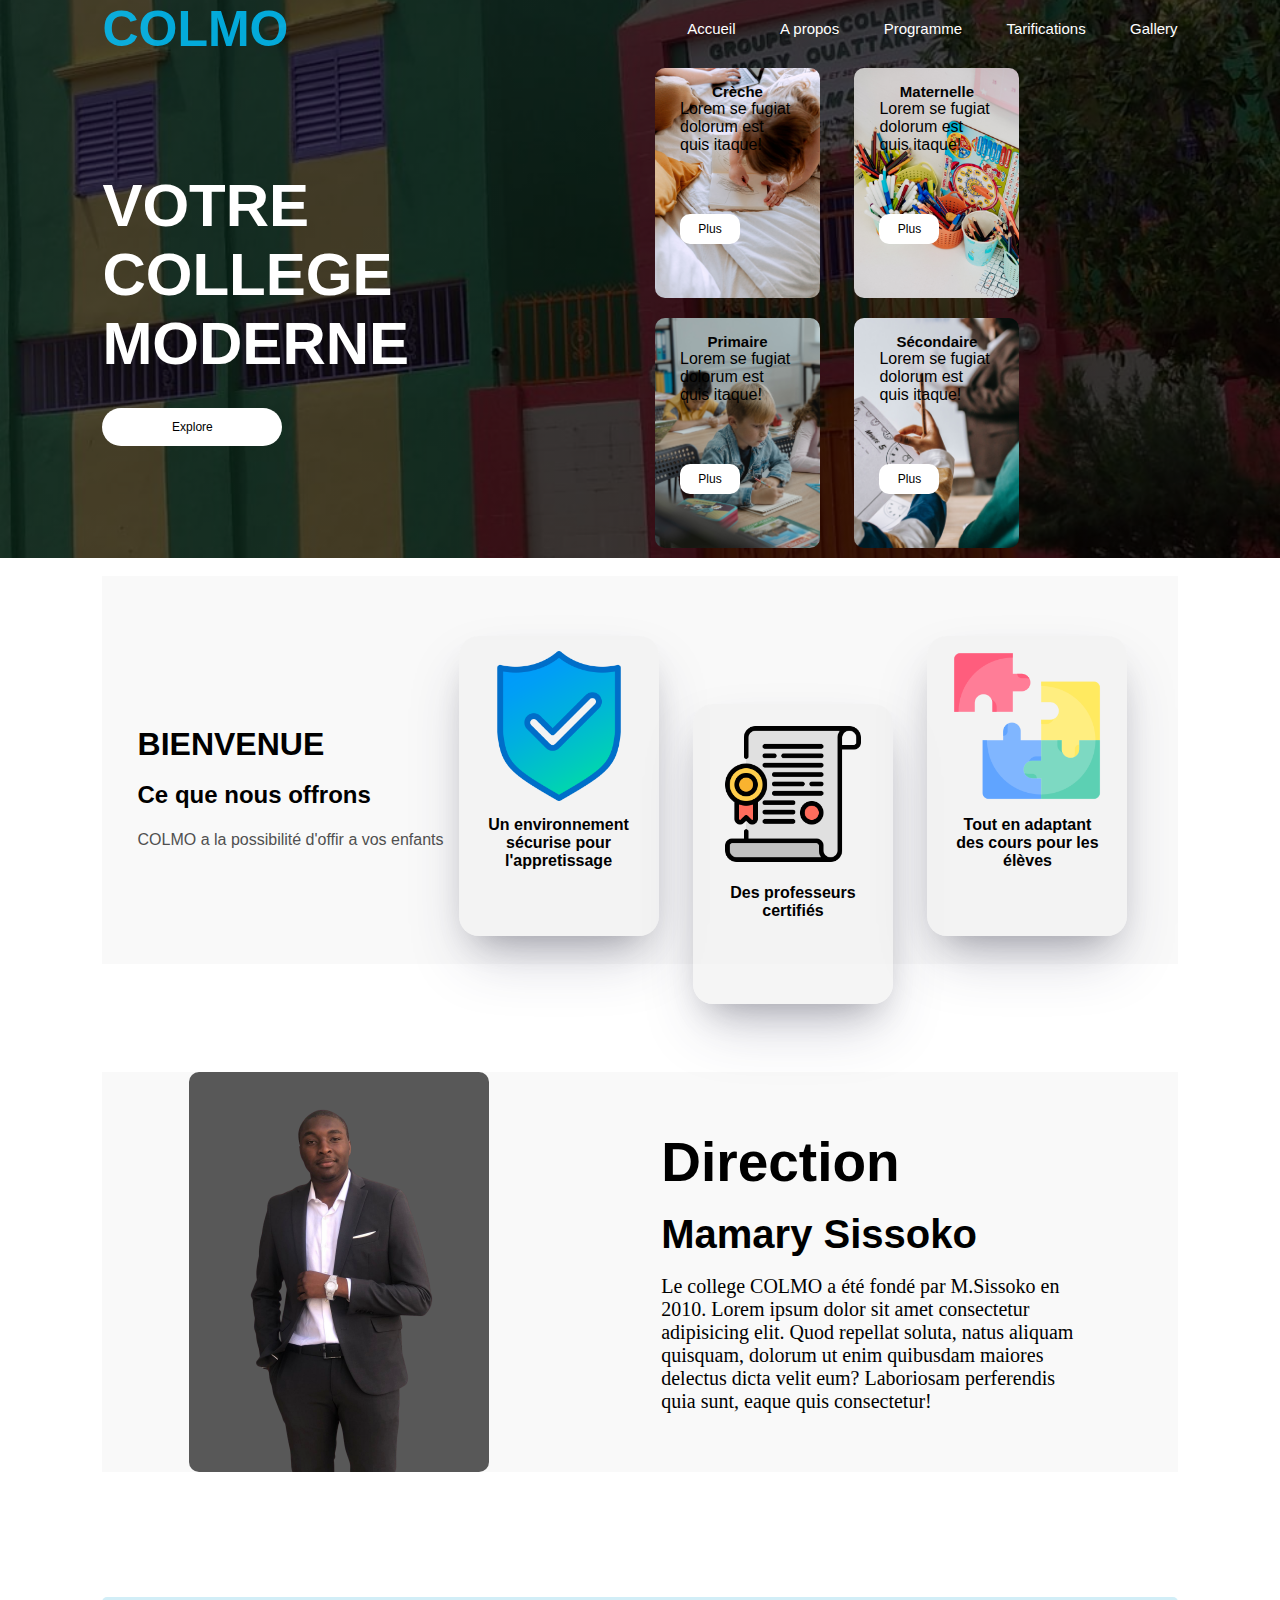
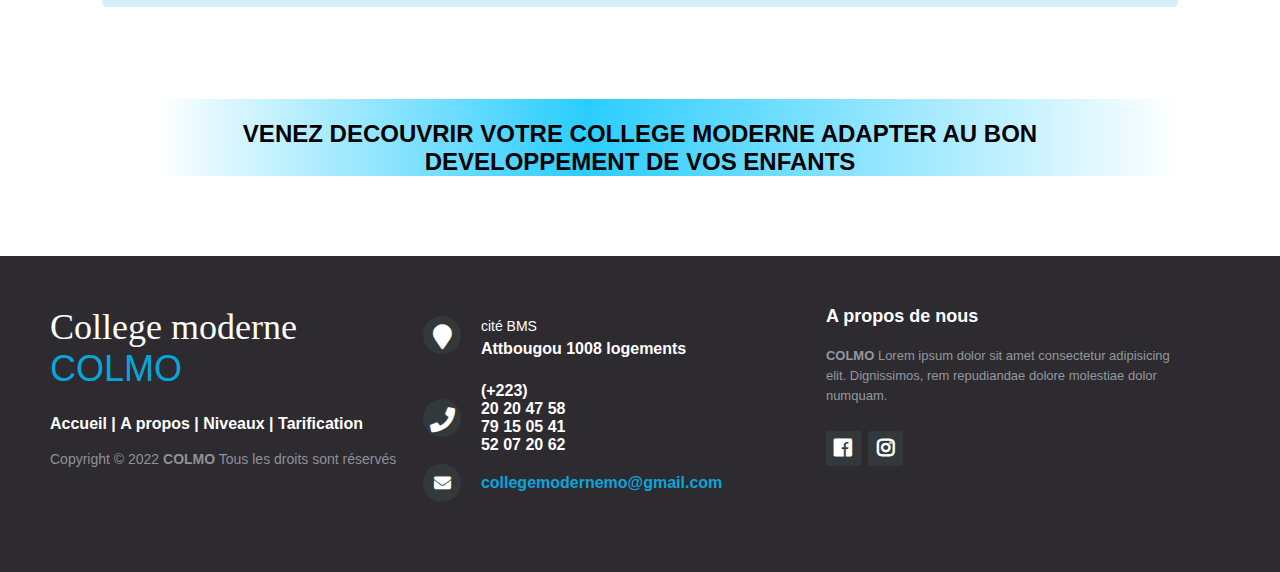
==== commit 8ad73372: "framework" ====
--- a/index.html
+++ b/index.html
@@ -6,7 +6,7 @@
     <meta name="viewport" content="width=device-width, initial-scale=1.0">
     <title>Accueil</title>
     <link rel="stylesheet" href="style/css/style.css">
-    <link rel="stylesheet" href="http://maxcdn.bootstrapcdn.com/font-awesome/4.2.0/css/font-awesome.min.css">
+    <link rel="stylesheet" href="framework/fontawesome-free/css/all.css">
 </head>
 <body>
     <div class="partie1">
@@ -144,14 +144,11 @@
                 Dignissimos, rem repudiandae dolore molestiae dolor numquam. 
             </p>
             <div class="footer-icons">
-                <a href="https://fr-fr.facebook.com/mocolmo/"><i class="fa fa-facebook"></i></a>
-                <a href="#"><i class="fa fa-instagram"></i></a>
+                <a href="https://fr-fr.facebook.com/mocolmo/"><i class="fab fa-facebook"></i></a>
+                <a href="#"><i class="fab fa-instagram"></i></a>
             </div>
         </div>
     </footer>
-    <script src="style/js/skrollr.js"></script>
-    <script type="text/javascript">
-        var s = skrollr.init();
-    </script>
+
 </body>
 </html>--- a/style/css/style.css
+++ b/style/css/style.css
@@ -426,7 +426,7 @@
     }
 }       
 
-/* younouss part */
+/* younouss part */ 
 
 .translateY{
     transform: translateY(50px);
@@ -442,6 +442,13 @@
     }
 }
 @media only screen and (max-width: 950px) {
+    .partie1{
+        padding-left: 2%;
+        padding-right: 2%;
+    }
+    .logo{
+        font-size: 30px;
+    } 
     .row{
         display: inline;
         flex-direction: row;
--- a/framework/fontawesome-free/css/all.css
+++ b/framework/fontawesome-free/css/all.css
@@ -0,0 +1,28 @@
+
+.fa,.fab,.fal,.far,.fas{
+	-moz-osx-font-smoothing:grayscale;
+	-webkit-font-smoothing:antialiased;
+	display:inline-block;
+	font-style:normal;
+	font-variant:normal;
+	text-rendering:auto;
+	line-height:1
+}
+.fa-lg{
+	font-size:1.33333em;
+	line-height:.75em;
+	vertical-align:-.0667em
+}.fa-xs{font-size:.75em}
+.fa-sm{
+	font-size:.875em
+}
+.fa-1x{
+	font-size:1em
+}
+.fa-2x{font-size:2em}
+.fa-3x{font-size:3em}
+.fa-4x{font-size:4em}
+.fa-5x{font-size:5em}
+.fa-6x{font-size:6em}
+.fa-7x{font-size:7em}
+.fa-8x{font-size:8em}.fa-9x{font-size:9em}.fa-10x{font-size:10em}.fa-fw{text-align:center;width:1.25em}.fa-ul{list-style-type:none;margin-left:2.5em;padding-left:0}.fa-ul>li{position:relative}.fa-li{left:-2em;position:absolute;text-align:center;width:2em;line-height:inherit}.fa-border{border:.08em solid #eee;border-radius:.1em;padding:.2em .25em .15em}.fa-pull-left{float:left}.fa-pull-right{float:right}.fa.fa-pull-left,.fab.fa-pull-left,.fal.fa-pull-left,.far.fa-pull-left,.fas.fa-pull-left{margin-right:.3em}.fa.fa-pull-right,.fab.fa-pull-right,.fal.fa-pull-right,.far.fa-pull-right,.fas.fa-pull-right{margin-left:.3em}.fa-spin{animation:a 2s infinite linear}.fa-pulse{animation:a 1s infinite steps(8)}@keyframes a{0%{transform:rotate(0deg)}to{transform:rotate(1turn)}}.fa-rotate-90{-ms-filter:"progid:DXImageTransform.Microsoft.BasicImage(rotation=1)";transform:rotate(90deg)}.fa-rotate-180{-ms-filter:"progid:DXImageTransform.Microsoft.BasicImage(rotation=2)";transform:rotate(180deg)}.fa-rotate-270{-ms-filter:"progid:DXImageTransform.Microsoft.BasicImage(rotation=3)";transform:rotate(270deg)}.fa-flip-horizontal{-ms-filter:"progid:DXImageTransform.Microsoft.BasicImage(rotation=0, mirror=1)";transform:scaleX(-1)}.fa-flip-vertical{transform:scaleY(-1)}.fa-flip-horizontal.fa-flip-vertical,.fa-flip-vertical{-ms-filter:"progid:DXImageTransform.Microsoft.BasicImage(rotation=2, mirror=1)"}.fa-flip-horizontal.fa-flip-vertical{transform:scale(-1)}:root .fa-flip-horizontal,:root .fa-flip-vertical,:root .fa-rotate-90,:root .fa-rotate-180,:root .fa-rotate-270{-webkit-filter:none;filter:none}.fa-stack{display:inline-block;height:2em;line-height:2em;position:relative;vertical-align:middle;width:2em}.fa-stack-1x,.fa-stack-2x{left:0;position:absolute;text-align:center;width:100%}.fa-stack-1x{line-height:inherit}.fa-stack-2x{font-size:2em}.fa-inverse{color:#fff}.fa-500px:before{content:"\f26e"}.fa-accessible-icon:before{content:"\f368"}.fa-accusoft:before{content:"\f369"}.fa-address-book:before{content:"\f2b9"}.fa-address-card:before{content:"\f2bb"}.fa-adjust:before{content:"\f042"}.fa-adn:before{content:"\f170"}.fa-adversal:before{content:"\f36a"}.fa-affiliatetheme:before{content:"\f36b"}.fa-algolia:before{content:"\f36c"}.fa-align-center:before{content:"\f037"}.fa-align-justify:before{content:"\f039"}.fa-align-left:before{content:"\f036"}.fa-align-right:before{content:"\f038"}.fa-allergies:before{content:"\f461"}.fa-amazon:before{content:"\f270"}.fa-amazon-pay:before{content:"\f42c"}.fa-ambulance:before{content:"\f0f9"}.fa-american-sign-language-interpreting:before{content:"\f2a3"}.fa-amilia:before{content:"\f36d"}.fa-anchor:before{content:"\f13d"}.fa-android:before{content:"\f17b"}.fa-angellist:before{content:"\f209"}.fa-angle-double-down:before{content:"\f103"}.fa-angle-double-left:before{content:"\f100"}.fa-angle-double-right:before{content:"\f101"}.fa-angle-double-up:before{content:"\f102"}.fa-angle-down:before{content:"\f107"}.fa-angle-left:before{content:"\f104"}.fa-angle-right:before{content:"\f105"}.fa-angle-up:before{content:"\f106"}.fa-angry:before{content:"\f556"}.fa-angrycreative:before{content:"\f36e"}.fa-angular:before{content:"\f420"}.fa-app-store:before{content:"\f36f"}.fa-app-store-ios:before{content:"\f370"}.fa-apper:before{content:"\f371"}.fa-apple:before{content:"\f179"}.fa-apple-pay:before{content:"\f415"}.fa-archive:before{content:"\f187"}.fa-archway:before{content:"\f557"}.fa-arrow-alt-circle-down:before{content:"\f358"}.fa-arrow-alt-circle-left:before{content:"\f359"}.fa-arrow-alt-circle-right:before{content:"\f35a"}.fa-arrow-alt-circle-up:before{content:"\f35b"}.fa-arrow-circle-down:before{content:"\f0ab"}.fa-arrow-circle-left:before{content:"\f0a8"}.fa-arrow-circle-right:before{content:"\f0a9"}.fa-arrow-circle-up:before{content:"\f0aa"}.fa-arrow-down:before{content:"\f063"}.fa-arrow-left:before{content:"\f060"}.fa-arrow-right:before{content:"\f061"}.fa-arrow-up:before{content:"\f062"}.fa-arrows-alt:before{content:"\f0b2"}.fa-arrows-alt-h:before{content:"\f337"}.fa-arrows-alt-v:before{content:"\f338"}.fa-assistive-listening-systems:before{content:"\f2a2"}.fa-asterisk:before{content:"\f069"}.fa-asymmetrik:before{content:"\f372"}.fa-at:before{content:"\f1fa"}.fa-atlas:before{content:"\f558"}.fa-audible:before{content:"\f373"}.fa-audio-description:before{content:"\f29e"}.fa-autoprefixer:before{content:"\f41c"}.fa-avianex:before{content:"\f374"}.fa-aviato:before{content:"\f421"}.fa-award:before{content:"\f559"}.fa-aws:before{content:"\f375"}.fa-backspace:before{content:"\f55a"}.fa-backward:before{content:"\f04a"}.fa-balance-scale:before{content:"\f24e"}.fa-ban:before{content:"\f05e"}.fa-band-aid:before{content:"\f462"}.fa-bandcamp:before{content:"\f2d5"}.fa-barcode:before{content:"\f02a"}.fa-bars:before{content:"\f0c9"}.fa-baseball-ball:before{content:"\f433"}.fa-basketball-ball:before{content:"\f434"}.fa-bath:before{content:"\f2cd"}.fa-battery-empty:before{content:"\f244"}.fa-battery-full:before{content:"\f240"}.fa-battery-half:before{content:"\f242"}.fa-battery-quarter:before{content:"\f243"}.fa-battery-three-quarters:before{content:"\f241"}.fa-bed:before{content:"\f236"}.fa-beer:before{content:"\f0fc"}.fa-behance:before{content:"\f1b4"}.fa-behance-square:before{content:"\f1b5"}.fa-bell:before{content:"\f0f3"}.fa-bell-slash:before{content:"\f1f6"}.fa-bezier-curve:before{content:"\f55b"}.fa-bicycle:before{content:"\f206"}.fa-bimobject:before{content:"\f378"}.fa-binoculars:before{content:"\f1e5"}.fa-birthday-cake:before{content:"\f1fd"}.fa-bitbucket:before{content:"\f171"}.fa-bitcoin:before{content:"\f379"}.fa-bity:before{content:"\f37a"}.fa-black-tie:before{content:"\f27e"}.fa-blackberry:before{content:"\f37b"}.fa-blender:before{content:"\f517"}.fa-blind:before{content:"\f29d"}.fa-blogger:before{content:"\f37c"}.fa-blogger-b:before{content:"\f37d"}.fa-bluetooth:before{content:"\f293"}.fa-bluetooth-b:before{content:"\f294"}.fa-bold:before{content:"\f032"}.fa-bolt:before{content:"\f0e7"}.fa-bomb:before{content:"\f1e2"}.fa-bong:before{content:"\f55c"}.fa-book:before{content:"\f02d"}.fa-book-open:before{content:"\f518"}.fa-bookmark:before{content:"\f02e"}.fa-bowling-ball:before{content:"\f436"}.fa-box:before{content:"\f466"}.fa-box-open:before{content:"\f49e"}.fa-boxes:before{content:"\f468"}.fa-braille:before{content:"\f2a1"}.fa-briefcase:before{content:"\f0b1"}.fa-briefcase-medical:before{content:"\f469"}.fa-broadcast-tower:before{content:"\f519"}.fa-broom:before{content:"\f51a"}.fa-brush:before{content:"\f55d"}.fa-btc:before{content:"\f15a"}.fa-bug:before{content:"\f188"}.fa-building:before{content:"\f1ad"}.fa-bullhorn:before{content:"\f0a1"}.fa-bullseye:before{content:"\f140"}.fa-burn:before{content:"\f46a"}.fa-buromobelexperte:before{content:"\f37f"}.fa-bus:before{content:"\f207"}.fa-bus-alt:before{content:"\f55e"}.fa-buysellads:before{content:"\f20d"}.fa-calculator:before{content:"\f1ec"}.fa-calendar:before{content:"\f133"}.fa-calendar-alt:before{content:"\f073"}.fa-calendar-check:before{content:"\f274"}.fa-calendar-minus:before{content:"\f272"}.fa-calendar-plus:before{content:"\f271"}.fa-calendar-times:before{content:"\f273"}.fa-camera:before{content:"\f030"}.fa-camera-retro:before{content:"\f083"}.fa-cannabis:before{content:"\f55f"}.fa-capsules:before{content:"\f46b"}.fa-car:before{content:"\f1b9"}.fa-caret-down:before{content:"\f0d7"}.fa-caret-left:before{content:"\f0d9"}.fa-caret-right:before{content:"\f0da"}.fa-caret-square-down:before{content:"\f150"}.fa-caret-square-left:before{content:"\f191"}.fa-caret-square-right:before{content:"\f152"}.fa-caret-square-up:before{content:"\f151"}.fa-caret-up:before{content:"\f0d8"}.fa-cart-arrow-down:before{content:"\f218"}.fa-cart-plus:before{content:"\f217"}.fa-cc-amazon-pay:before{content:"\f42d"}.fa-cc-amex:before{content:"\f1f3"}.fa-cc-apple-pay:before{content:"\f416"}.fa-cc-diners-club:before{content:"\f24c"}.fa-cc-discover:before{content:"\f1f2"}.fa-cc-jcb:before{content:"\f24b"}.fa-cc-mastercard:before{content:"\f1f1"}.fa-cc-paypal:before{content:"\f1f4"}.fa-cc-stripe:before{content:"\f1f5"}.fa-cc-visa:before{content:"\f1f0"}.fa-centercode:before{content:"\f380"}.fa-certificate:before{content:"\f0a3"}.fa-chalkboard:before{content:"\f51b"}.fa-chalkboard-teacher:before{content:"\f51c"}.fa-chart-area:before{content:"\f1fe"}.fa-chart-bar:before{content:"\f080"}.fa-chart-line:before{content:"\f201"}.fa-chart-pie:before{content:"\f200"}.fa-check:before{content:"\f00c"}.fa-check-circle:before{content:"\f058"}.fa-check-double:before{content:"\f560"}.fa-check-square:before{content:"\f14a"}.fa-chess:before{content:"\f439"}.fa-chess-bishop:before{content:"\f43a"}.fa-chess-board:before{content:"\f43c"}.fa-chess-king:before{content:"\f43f"}.fa-chess-knight:before{content:"\f441"}.fa-chess-pawn:before{content:"\f443"}.fa-chess-queen:before{content:"\f445"}.fa-chess-rook:before{content:"\f447"}.fa-chevron-circle-down:before{content:"\f13a"}.fa-chevron-circle-left:before{content:"\f137"}.fa-chevron-circle-right:before{content:"\f138"}.fa-chevron-circle-up:before{content:"\f139"}.fa-chevron-down:before{content:"\f078"}.fa-chevron-left:before{content:"\f053"}.fa-chevron-right:before{content:"\f054"}.fa-chevron-up:before{content:"\f077"}.fa-child:before{content:"\f1ae"}.fa-chrome:before{content:"\f268"}.fa-church:before{content:"\f51d"}.fa-circle:before{content:"\f111"}.fa-circle-notch:before{content:"\f1ce"}.fa-clipboard:before{content:"\f328"}.fa-clipboard-check:before{content:"\f46c"}.fa-clipboard-list:before{content:"\f46d"}.fa-clock:before{content:"\f017"}.fa-clone:before{content:"\f24d"}.fa-closed-captioning:before{content:"\f20a"}.fa-cloud:before{content:"\f0c2"}.fa-cloud-download-alt:before{content:"\f381"}.fa-cloud-upload-alt:before{content:"\f382"}.fa-cloudscale:before{content:"\f383"}.fa-cloudsmith:before{content:"\f384"}.fa-cloudversify:before{content:"\f385"}.fa-cocktail:before{content:"\f561"}.fa-code:before{content:"\f121"}.fa-code-branch:before{content:"\f126"}.fa-codepen:before{content:"\f1cb"}.fa-codiepie:before{content:"\f284"}.fa-coffee:before{content:"\f0f4"}.fa-cog:before{content:"\f013"}.fa-cogs:before{content:"\f085"}.fa-coins:before{content:"\f51e"}.fa-columns:before{content:"\f0db"}.fa-comment:before{content:"\f075"}.fa-comment-alt:before{content:"\f27a"}.fa-comment-dots:before{content:"\f4ad"}.fa-comment-slash:before{content:"\f4b3"}.fa-comments:before{content:"\f086"}.fa-compact-disc:before{content:"\f51f"}.fa-compass:before{content:"\f14e"}.fa-compress:before{content:"\f066"}.fa-concierge-bell:before{content:"\f562"}.fa-connectdevelop:before{content:"\f20e"}.fa-contao:before{content:"\f26d"}.fa-cookie:before{content:"\f563"}.fa-cookie-bite:before{content:"\f564"}.fa-copy:before{content:"\f0c5"}.fa-copyright:before{content:"\f1f9"}.fa-couch:before{content:"\f4b8"}.fa-cpanel:before{content:"\f388"}.fa-creative-commons:before{content:"\f25e"}.fa-creative-commons-by:before{content:"\f4e7"}.fa-creative-commons-nc:before{content:"\f4e8"}.fa-creative-commons-nc-eu:before{content:"\f4e9"}.fa-creative-commons-nc-jp:before{content:"\f4ea"}.fa-creative-commons-nd:before{content:"\f4eb"}.fa-creative-commons-pd:before{content:"\f4ec"}.fa-creative-commons-pd-alt:before{content:"\f4ed"}.fa-creative-commons-remix:before{content:"\f4ee"}.fa-creative-commons-sa:before{content:"\f4ef"}.fa-creative-commons-sampling:before{content:"\f4f0"}.fa-creative-commons-sampling-plus:before{content:"\f4f1"}.fa-creative-commons-share:before{content:"\f4f2"}.fa-credit-card:before{content:"\f09d"}.fa-crop:before{content:"\f125"}.fa-crop-alt:before{content:"\f565"}.fa-crosshairs:before{content:"\f05b"}.fa-crow:before{content:"\f520"}.fa-crown:before{content:"\f521"}.fa-css3:before{content:"\f13c"}.fa-css3-alt:before{content:"\f38b"}.fa-cube:before{content:"\f1b2"}.fa-cubes:before{content:"\f1b3"}.fa-cut:before{content:"\f0c4"}.fa-cuttlefish:before{content:"\f38c"}.fa-d-and-d:before{content:"\f38d"}.fa-dashcube:before{content:"\f210"}.fa-database:before{content:"\f1c0"}.fa-deaf:before{content:"\f2a4"}.fa-delicious:before{content:"\f1a5"}.fa-deploydog:before{content:"\f38e"}.fa-deskpro:before{content:"\f38f"}.fa-desktop:before{content:"\f108"}.fa-deviantart:before{content:"\f1bd"}.fa-diagnoses:before{content:"\f470"}.fa-dice:before{content:"\f522"}.fa-dice-five:before{content:"\f523"}.fa-dice-four:before{content:"\f524"}.fa-dice-one:before{content:"\f525"}.fa-dice-six:before{content:"\f526"}.fa-dice-three:before{content:"\f527"}.fa-dice-two:before{content:"\f528"}.fa-digg:before{content:"\f1a6"}.fa-digital-ocean:before{content:"\f391"}.fa-digital-tachograph:before{content:"\f566"}.fa-discord:before{content:"\f392"}.fa-discourse:before{content:"\f393"}.fa-divide:before{content:"\f529"}.fa-dizzy:before{content:"\f567"}.fa-dna:before{content:"\f471"}.fa-dochub:before{content:"\f394"}.fa-docker:before{content:"\f395"}.fa-dollar-sign:before{content:"\f155"}.fa-dolly:before{content:"\f472"}.fa-dolly-flatbed:before{content:"\f474"}.fa-donate:before{content:"\f4b9"}.fa-door-closed:before{content:"\f52a"}.fa-door-open:before{content:"\f52b"}.fa-dot-circle:before{content:"\f192"}.fa-dove:before{content:"\f4ba"}.fa-download:before{content:"\f019"}.fa-draft2digital:before{content:"\f396"}.fa-drafting-compass:before{content:"\f568"}.fa-dribbble:before{content:"\f17d"}.fa-dribbble-square:before{content:"\f397"}.fa-dropbox:before{content:"\f16b"}.fa-drum:before{content:"\f569"}.fa-drum-steelpan:before{content:"\f56a"}.fa-drupal:before{content:"\f1a9"}.fa-dumbbell:before{content:"\f44b"}.fa-dyalog:before{content:"\f399"}.fa-earlybirds:before{content:"\f39a"}.fa-ebay:before{content:"\f4f4"}.fa-edge:before{content:"\f282"}.fa-edit:before{content:"\f044"}.fa-eject:before{content:"\f052"}.fa-elementor:before{content:"\f430"}.fa-ellipsis-h:before{content:"\f141"}.fa-ellipsis-v:before{content:"\f142"}.fa-ember:before{content:"\f423"}.fa-empire:before{content:"\f1d1"}.fa-envelope:before{content:"\f0e0"}.fa-envelope-open:before{content:"\f2b6"}.fa-envelope-square:before{content:"\f199"}.fa-envira:before{content:"\f299"}.fa-equals:before{content:"\f52c"}.fa-eraser:before{content:"\f12d"}.fa-erlang:before{content:"\f39d"}.fa-ethereum:before{content:"\f42e"}.fa-etsy:before{content:"\f2d7"}.fa-euro-sign:before{content:"\f153"}.fa-exchange-alt:before{content:"\f362"}.fa-exclamation:before{content:"\f12a"}.fa-exclamation-circle:before{content:"\f06a"}.fa-exclamation-triangle:before{content:"\f071"}.fa-expand:before{content:"\f065"}.fa-expand-arrows-alt:before{content:"\f31e"}.fa-expeditedssl:before{content:"\f23e"}.fa-external-link-alt:before{content:"\f35d"}.fa-external-link-square-alt:before{content:"\f360"}.fa-eye:before{content:"\f06e"}.fa-eye-dropper:before{content:"\f1fb"}.fa-eye-slash:before{content:"\f070"}.fa-facebook:before{content:"\f09a"}.fa-facebook-f:before{content:"\f39e"}.fa-facebook-messenger:before{content:"\f39f"}.fa-facebook-square:before{content:"\f082"}.fa-fast-backward:before{content:"\f049"}.fa-fast-forward:before{content:"\f050"}.fa-fax:before{content:"\f1ac"}.fa-feather:before{content:"\f52d"}.fa-feather-alt:before{content:"\f56b"}.fa-female:before{content:"\f182"}.fa-fighter-jet:before{content:"\f0fb"}.fa-file:before{content:"\f15b"}.fa-file-alt:before{content:"\f15c"}.fa-file-archive:before{content:"\f1c6"}.fa-file-audio:before{content:"\f1c7"}.fa-file-code:before{content:"\f1c9"}.fa-file-contract:before{content:"\f56c"}.fa-file-download:before{content:"\f56d"}.fa-file-excel:before{content:"\f1c3"}.fa-file-export:before{content:"\f56e"}.fa-file-image:before{content:"\f1c5"}.fa-file-import:before{content:"\f56f"}.fa-file-invoice:before{content:"\f570"}.fa-file-invoice-dollar:before{content:"\f571"}.fa-file-medical:before{content:"\f477"}.fa-file-medical-alt:before{content:"\f478"}.fa-file-pdf:before{content:"\f1c1"}.fa-file-powerpoint:before{content:"\f1c4"}.fa-file-prescription:before{content:"\f572"}.fa-file-signature:before{content:"\f573"}.fa-file-upload:before{content:"\f574"}.fa-file-video:before{content:"\f1c8"}.fa-file-word:before{content:"\f1c2"}.fa-fill:before{content:"\f575"}.fa-fill-drip:before{content:"\f576"}.fa-film:before{content:"\f008"}.fa-filter:before{content:"\f0b0"}.fa-fingerprint:before{content:"\f577"}.fa-fire:before{content:"\f06d"}.fa-fire-extinguisher:before{content:"\f134"}.fa-firefox:before{content:"\f269"}.fa-first-aid:before{content:"\f479"}.fa-first-order:before{content:"\f2b0"}.fa-first-order-alt:before{content:"\f50a"}.fa-firstdraft:before{content:"\f3a1"}.fa-fish:before{content:"\f578"}.fa-flag:before{content:"\f024"}.fa-flag-checkered:before{content:"\f11e"}.fa-flask:before{content:"\f0c3"}.fa-flickr:before{content:"\f16e"}.fa-flipboard:before{content:"\f44d"}.fa-flushed:before{content:"\f579"}.fa-fly:before{content:"\f417"}.fa-folder:before{content:"\f07b"}.fa-folder-open:before{content:"\f07c"}.fa-font:before{content:"\f031"}.fa-font-awesome:before{content:"\f2b4"}.fa-font-awesome-alt:before{content:"\f35c"}.fa-font-awesome-flag:before{content:"\f425"}.fa-font-awesome-logo-full:before{content:"\f4e6"}.fa-fonticons:before{content:"\f280"}.fa-fonticons-fi:before{content:"\f3a2"}.fa-football-ball:before{content:"\f44e"}.fa-fort-awesome:before{content:"\f286"}.fa-fort-awesome-alt:before{content:"\f3a3"}.fa-forumbee:before{content:"\f211"}.fa-forward:before{content:"\f04e"}.fa-foursquare:before{content:"\f180"}.fa-free-code-camp:before{content:"\f2c5"}.fa-freebsd:before{content:"\f3a4"}.fa-frog:before{content:"\f52e"}.fa-frown:before{content:"\f119"}.fa-frown-open:before{content:"\f57a"}.fa-fulcrum:before{content:"\f50b"}.fa-futbol:before{content:"\f1e3"}.fa-galactic-republic:before{content:"\f50c"}.fa-galactic-senate:before{content:"\f50d"}.fa-gamepad:before{content:"\f11b"}.fa-gas-pump:before{content:"\f52f"}.fa-gavel:before{content:"\f0e3"}.fa-gem:before{content:"\f3a5"}.fa-genderless:before{content:"\f22d"}.fa-get-pocket:before{content:"\f265"}.fa-gg:before{content:"\f260"}.fa-gg-circle:before{content:"\f261"}.fa-gift:before{content:"\f06b"}.fa-git:before{content:"\f1d3"}.fa-git-square:before{content:"\f1d2"}.fa-github:before{content:"\f09b"}.fa-github-alt:before{content:"\f113"}.fa-github-square:before{content:"\f092"}.fa-gitkraken:before{content:"\f3a6"}.fa-gitlab:before{content:"\f296"}.fa-gitter:before{content:"\f426"}.fa-glass-martini:before{content:"\f000"}.fa-glass-martini-alt:before{content:"\f57b"}.fa-glasses:before{content:"\f530"}.fa-glide:before{content:"\f2a5"}.fa-glide-g:before{content:"\f2a6"}.fa-globe:before{content:"\f0ac"}.fa-globe-africa:before{content:"\f57c"}.fa-globe-americas:before{content:"\f57d"}.fa-globe-asia:before{content:"\f57e"}.fa-gofore:before{content:"\f3a7"}.fa-golf-ball:before{content:"\f450"}.fa-goodreads:before{content:"\f3a8"}.fa-goodreads-g:before{content:"\f3a9"}.fa-google:before{content:"\f1a0"}.fa-google-drive:before{content:"\f3aa"}.fa-google-play:before{content:"\f3ab"}.fa-google-plus:before{content:"\f2b3"}.fa-google-plus-g:before{content:"\f0d5"}.fa-google-plus-square:before{content:"\f0d4"}.fa-google-wallet:before{content:"\f1ee"}.fa-graduation-cap:before{content:"\f19d"}.fa-gratipay:before{content:"\f184"}.fa-grav:before{content:"\f2d6"}.fa-greater-than:before{content:"\f531"}.fa-greater-than-equal:before{content:"\f532"}.fa-grimace:before{content:"\f57f"}.fa-grin:before{content:"\f580"}.fa-grin-alt:before{content:"\f581"}.fa-grin-beam:before{content:"\f582"}.fa-grin-beam-sweat:before{content:"\f583"}.fa-grin-hearts:before{content:"\f584"}.fa-grin-squint:before{content:"\f585"}.fa-grin-squint-tears:before{content:"\f586"}.fa-grin-stars:before{content:"\f587"}.fa-grin-tears:before{content:"\f588"}.fa-grin-tongue:before{content:"\f589"}.fa-grin-tongue-squint:before{content:"\f58a"}.fa-grin-tongue-wink:before{content:"\f58b"}.fa-grin-wink:before{content:"\f58c"}.fa-grip-horizontal:before{content:"\f58d"}.fa-grip-vertical:before{content:"\f58e"}.fa-gripfire:before{content:"\f3ac"}.fa-grunt:before{content:"\f3ad"}.fa-gulp:before{content:"\f3ae"}.fa-h-square:before{content:"\f0fd"}.fa-hacker-news:before{content:"\f1d4"}.fa-hacker-news-square:before{content:"\f3af"}.fa-hand-holding:before{content:"\f4bd"}.fa-hand-holding-heart:before{content:"\f4be"}.fa-hand-holding-usd:before{content:"\f4c0"}.fa-hand-lizard:before{content:"\f258"}.fa-hand-paper:before{content:"\f256"}.fa-hand-peace:before{content:"\f25b"}.fa-hand-point-down:before{content:"\f0a7"}.fa-hand-point-left:before{content:"\f0a5"}.fa-hand-point-right:before{content:"\f0a4"}.fa-hand-point-up:before{content:"\f0a6"}.fa-hand-pointer:before{content:"\f25a"}.fa-hand-rock:before{content:"\f255"}.fa-hand-scissors:before{content:"\f257"}.fa-hand-spock:before{content:"\f259"}.fa-hands:before{content:"\f4c2"}.fa-hands-helping:before{content:"\f4c4"}.fa-handshake:before{content:"\f2b5"}.fa-hashtag:before{content:"\f292"}.fa-hdd:before{content:"\f0a0"}.fa-heading:before{content:"\f1dc"}.fa-headphones:before{content:"\f025"}.fa-headphones-alt:before{content:"\f58f"}.fa-headset:before{content:"\f590"}.fa-heart:before{content:"\f004"}.fa-heartbeat:before{content:"\f21e"}.fa-helicopter:before{content:"\f533"}.fa-highlighter:before{content:"\f591"}.fa-hips:before{content:"\f452"}.fa-hire-a-helper:before{content:"\f3b0"}.fa-history:before{content:"\f1da"}.fa-hockey-puck:before{content:"\f453"}.fa-home:before{content:"\f015"}.fa-hooli:before{content:"\f427"}.fa-hornbill:before{content:"\f592"}.fa-hospital:before{content:"\f0f8"}.fa-hospital-alt:before{content:"\f47d"}.fa-hospital-symbol:before{content:"\f47e"}.fa-hot-tub:before{content:"\f593"}.fa-hotel:before{content:"\f594"}.fa-hotjar:before{content:"\f3b1"}.fa-hourglass:before{content:"\f254"}.fa-hourglass-end:before{content:"\f253"}.fa-hourglass-half:before{content:"\f252"}.fa-hourglass-start:before{content:"\f251"}.fa-houzz:before{content:"\f27c"}.fa-html5:before{content:"\f13b"}.fa-hubspot:before{content:"\f3b2"}.fa-i-cursor:before{content:"\f246"}.fa-id-badge:before{content:"\f2c1"}.fa-id-card:before{content:"\f2c2"}.fa-id-card-alt:before{content:"\f47f"}.fa-image:before{content:"\f03e"}.fa-images:before{content:"\f302"}.fa-imdb:before{content:"\f2d8"}.fa-inbox:before{content:"\f01c"}.fa-indent:before{content:"\f03c"}.fa-industry:before{content:"\f275"}.fa-infinity:before{content:"\f534"}.fa-info:before{content:"\f129"}.fa-info-circle:before{content:"\f05a"}.fa-instagram:before{content:"\f16d"}.fa-internet-explorer:before{content:"\f26b"}.fa-ioxhost:before{content:"\f208"}.fa-italic:before{content:"\f033"}.fa-itunes:before{content:"\f3b4"}.fa-itunes-note:before{content:"\f3b5"}.fa-java:before{content:"\f4e4"}.fa-jedi-order:before{content:"\f50e"}.fa-jenkins:before{content:"\f3b6"}.fa-joget:before{content:"\f3b7"}.fa-joint:before{content:"\f595"}.fa-joomla:before{content:"\f1aa"}.fa-js:before{content:"\f3b8"}.fa-js-square:before{content:"\f3b9"}.fa-jsfiddle:before{content:"\f1cc"}.fa-key:before{content:"\f084"}.fa-keybase:before{content:"\f4f5"}.fa-keyboard:before{content:"\f11c"}.fa-keycdn:before{content:"\f3ba"}.fa-kickstarter:before{content:"\f3bb"}.fa-kickstarter-k:before{content:"\f3bc"}.fa-kiss:before{content:"\f596"}.fa-kiss-beam:before{content:"\f597"}.fa-kiss-wink-heart:before{content:"\f598"}.fa-kiwi-bird:before{content:"\f535"}.fa-korvue:before{content:"\f42f"}.fa-language:before{content:"\f1ab"}.fa-laptop:before{content:"\f109"}.fa-laravel:before{content:"\f3bd"}.fa-lastfm:before{content:"\f202"}.fa-lastfm-square:before{content:"\f203"}.fa-laugh:before{content:"\f599"}.fa-laugh-beam:before{content:"\f59a"}.fa-laugh-squint:before{content:"\f59b"}.fa-laugh-wink:before{content:"\f59c"}.fa-leaf:before{content:"\f06c"}.fa-leanpub:before{content:"\f212"}.fa-lemon:before{content:"\f094"}.fa-less:before{content:"\f41d"}.fa-less-than:before{content:"\f536"}.fa-less-than-equal:before{content:"\f537"}.fa-level-down-alt:before{content:"\f3be"}.fa-level-up-alt:before{content:"\f3bf"}.fa-life-ring:before{content:"\f1cd"}.fa-lightbulb:before{content:"\f0eb"}.fa-line:before{content:"\f3c0"}.fa-link:before{content:"\f0c1"}.fa-linkedin:before{content:"\f08c"}.fa-linkedin-in:before{content:"\f0e1"}.fa-linode:before{content:"\f2b8"}.fa-linux:before{content:"\f17c"}.fa-lira-sign:before{content:"\f195"}.fa-list:before{content:"\f03a"}.fa-list-alt:before{content:"\f022"}.fa-list-ol:before{content:"\f0cb"}.fa-list-ul:before{content:"\f0ca"}.fa-location-arrow:before{content:"\f124"}.fa-lock:before{content:"\f023"}.fa-lock-open:before{content:"\f3c1"}.fa-long-arrow-alt-down:before{content:"\f309"}.fa-long-arrow-alt-left:before{content:"\f30a"}.fa-long-arrow-alt-right:before{content:"\f30b"}.fa-long-arrow-alt-up:before{content:"\f30c"}.fa-low-vision:before{content:"\f2a8"}.fa-luggage-cart:before{content:"\f59d"}.fa-lyft:before{content:"\f3c3"}.fa-magento:before{content:"\f3c4"}.fa-magic:before{content:"\f0d0"}.fa-magnet:before{content:"\f076"}.fa-mailchimp:before{content:"\f59e"}.fa-male:before{content:"\f183"}.fa-mandalorian:before{content:"\f50f"}.fa-map:before{content:"\f279"}.fa-map-marked:before{content:"\f59f"}.fa-map-marked-alt:before{content:"\f5a0"}.fa-map-marker:before{content:"\f041"}.fa-map-marker-alt:before{content:"\f3c5"}.fa-map-pin:before{content:"\f276"}.fa-map-signs:before{content:"\f277"}.fa-marker:before{content:"\f5a1"}.fa-mars:before{content:"\f222"}.fa-mars-double:before{content:"\f227"}.fa-mars-stroke:before{content:"\f229"}.fa-mars-stroke-h:before{content:"\f22b"}.fa-mars-stroke-v:before{content:"\f22a"}.fa-mastodon:before{content:"\f4f6"}.fa-maxcdn:before{content:"\f136"}.fa-medal:before{content:"\f5a2"}.fa-medapps:before{content:"\f3c6"}.fa-medium:before{content:"\f23a"}.fa-medium-m:before{content:"\f3c7"}.fa-medkit:before{content:"\f0fa"}.fa-medrt:before{content:"\f3c8"}.fa-meetup:before{content:"\f2e0"}.fa-megaport:before{content:"\f5a3"}.fa-meh:before{content:"\f11a"}.fa-meh-blank:before{content:"\f5a4"}.fa-meh-rolling-eyes:before{content:"\f5a5"}.fa-memory:before{content:"\f538"}.fa-mercury:before{content:"\f223"}.fa-microchip:before{content:"\f2db"}.fa-microphone:before{content:"\f130"}.fa-microphone-alt:before{content:"\f3c9"}.fa-microphone-alt-slash:before{content:"\f539"}.fa-microphone-slash:before{content:"\f131"}.fa-microsoft:before{content:"\f3ca"}.fa-minus:before{content:"\f068"}.fa-minus-circle:before{content:"\f056"}.fa-minus-square:before{content:"\f146"}.fa-mix:before{content:"\f3cb"}.fa-mixcloud:before{content:"\f289"}.fa-mizuni:before{content:"\f3cc"}.fa-mobile:before{content:"\f10b"}.fa-mobile-alt:before{content:"\f3cd"}.fa-modx:before{content:"\f285"}.fa-monero:before{content:"\f3d0"}.fa-money-bill:before{content:"\f0d6"}.fa-money-bill-alt:before{content:"\f3d1"}.fa-money-bill-wave:before{content:"\f53a"}.fa-money-bill-wave-alt:before{content:"\f53b"}.fa-money-check:before{content:"\f53c"}.fa-money-check-alt:before{content:"\f53d"}.fa-monument:before{content:"\f5a6"}.fa-moon:before{content:"\f186"}.fa-mortar-pestle:before{content:"\f5a7"}.fa-motorcycle:before{content:"\f21c"}.fa-mouse-pointer:before{content:"\f245"}.fa-music:before{content:"\f001"}.fa-napster:before{content:"\f3d2"}.fa-neuter:before{content:"\f22c"}.fa-newspaper:before{content:"\f1ea"}.fa-nimblr:before{content:"\f5a8"}.fa-nintendo-switch:before{content:"\f418"}.fa-node:before{content:"\f419"}.fa-node-js:before{content:"\f3d3"}.fa-not-equal:before{content:"\f53e"}.fa-notes-medical:before{content:"\f481"}.fa-npm:before{content:"\f3d4"}.fa-ns8:before{content:"\f3d5"}.fa-nutritionix:before{content:"\f3d6"}.fa-object-group:before{content:"\f247"}.fa-object-ungroup:before{content:"\f248"}.fa-odnoklassniki:before{content:"\f263"}.fa-odnoklassniki-square:before{content:"\f264"}.fa-old-republic:before{content:"\f510"}.fa-opencart:before{content:"\f23d"}.fa-openid:before{content:"\f19b"}.fa-opera:before{content:"\f26a"}.fa-optin-monster:before{content:"\f23c"}.fa-osi:before{content:"\f41a"}.fa-outdent:before{content:"\f03b"}.fa-page4:before{content:"\f3d7"}.fa-pagelines:before{content:"\f18c"}.fa-paint-brush:before{content:"\f1fc"}.fa-paint-roller:before{content:"\f5aa"}.fa-palette:before{content:"\f53f"}.fa-palfed:before{content:"\f3d8"}.fa-pallet:before{content:"\f482"}.fa-paper-plane:before{content:"\f1d8"}.fa-paperclip:before{content:"\f0c6"}.fa-parachute-box:before{content:"\f4cd"}.fa-paragraph:before{content:"\f1dd"}.fa-parking:before{content:"\f540"}.fa-passport:before{content:"\f5ab"}.fa-paste:before{content:"\f0ea"}.fa-patreon:before{content:"\f3d9"}.fa-pause:before{content:"\f04c"}.fa-pause-circle:before{content:"\f28b"}.fa-paw:before{content:"\f1b0"}.fa-paypal:before{content:"\f1ed"}.fa-pen:before{content:"\f304"}.fa-pen-alt:before{content:"\f305"}.fa-pen-fancy:before{content:"\f5ac"}.fa-pen-nib:before{content:"\f5ad"}.fa-pen-square:before{content:"\f14b"}.fa-pencil-alt:before{content:"\f303"}.fa-pencil-ruler:before{content:"\f5ae"}.fa-people-carry:before{content:"\f4ce"}.fa-percent:before{content:"\f295"}.fa-percentage:before{content:"\f541"}.fa-periscope:before{content:"\f3da"}.fa-phabricator:before{content:"\f3db"}.fa-phoenix-framework:before{content:"\f3dc"}.fa-phoenix-squadron:before{content:"\f511"}.fa-phone:before{content:"\f095"}.fa-phone-slash:before{content:"\f3dd"}.fa-phone-square:before{content:"\f098"}.fa-phone-volume:before{content:"\f2a0"}.fa-php:before{content:"\f457"}.fa-pied-piper:before{content:"\f2ae"}.fa-pied-piper-alt:before{content:"\f1a8"}.fa-pied-piper-hat:before{content:"\f4e5"}.fa-pied-piper-pp:before{content:"\f1a7"}.fa-piggy-bank:before{content:"\f4d3"}.fa-pills:before{content:"\f484"}.fa-pinterest:before{content:"\f0d2"}.fa-pinterest-p:before{content:"\f231"}.fa-pinterest-square:before{content:"\f0d3"}.fa-plane:before{content:"\f072"}.fa-plane-arrival:before{content:"\f5af"}.fa-plane-departure:before{content:"\f5b0"}.fa-play:before{content:"\f04b"}.fa-play-circle:before{content:"\f144"}.fa-playstation:before{content:"\f3df"}.fa-plug:before{content:"\f1e6"}.fa-plus:before{content:"\f067"}.fa-plus-circle:before{content:"\f055"}.fa-plus-square:before{content:"\f0fe"}.fa-podcast:before{content:"\f2ce"}.fa-poo:before{content:"\f2fe"}.fa-portrait:before{content:"\f3e0"}.fa-pound-sign:before{content:"\f154"}.fa-power-off:before{content:"\f011"}.fa-prescription:before{content:"\f5b1"}.fa-prescription-bottle:before{content:"\f485"}.fa-prescription-bottle-alt:before{content:"\f486"}.fa-print:before{content:"\f02f"}.fa-procedures:before{content:"\f487"}.fa-product-hunt:before{content:"\f288"}.fa-project-diagram:before{content:"\f542"}.fa-pushed:before{content:"\f3e1"}.fa-puzzle-piece:before{content:"\f12e"}.fa-python:before{content:"\f3e2"}.fa-qq:before{content:"\f1d6"}.fa-qrcode:before{content:"\f029"}.fa-question:before{content:"\f128"}.fa-question-circle:before{content:"\f059"}.fa-quidditch:before{content:"\f458"}.fa-quinscape:before{content:"\f459"}.fa-quora:before{content:"\f2c4"}.fa-quote-left:before{content:"\f10d"}.fa-quote-right:before{content:"\f10e"}.fa-r-project:before{content:"\f4f7"}.fa-random:before{content:"\f074"}.fa-ravelry:before{content:"\f2d9"}.fa-react:before{content:"\f41b"}.fa-readme:before{content:"\f4d5"}.fa-rebel:before{content:"\f1d0"}.fa-receipt:before{content:"\f543"}.fa-recycle:before{content:"\f1b8"}.fa-red-river:before{content:"\f3e3"}.fa-reddit:before{content:"\f1a1"}.fa-reddit-alien:before{content:"\f281"}.fa-reddit-square:before{content:"\f1a2"}.fa-redo:before{content:"\f01e"}.fa-redo-alt:before{content:"\f2f9"}.fa-registered:before{content:"\f25d"}.fa-rendact:before{content:"\f3e4"}.fa-renren:before{content:"\f18b"}.fa-reply:before{content:"\f3e5"}.fa-reply-all:before{content:"\f122"}.fa-replyd:before{content:"\f3e6"}.fa-researchgate:before{content:"\f4f8"}.fa-resolving:before{content:"\f3e7"}.fa-retweet:before{content:"\f079"}.fa-ribbon:before{content:"\f4d6"}.fa-road:before{content:"\f018"}.fa-robot:before{content:"\f544"}.fa-rocket:before{content:"\f135"}.fa-rocketchat:before{content:"\f3e8"}.fa-rockrms:before{content:"\f3e9"}.fa-rss:before{content:"\f09e"}.fa-rss-square:before{content:"\f143"}.fa-ruble-sign:before{content:"\f158"}.fa-ruler:before{content:"\f545"}.fa-ruler-combined:before{content:"\f546"}.fa-ruler-horizontal:before{content:"\f547"}.fa-ruler-vertical:before{content:"\f548"}.fa-rupee-sign:before{content:"\f156"}.fa-sad-cry:before{content:"\f5b3"}.fa-sad-tear:before{content:"\f5b4"}.fa-safari:before{content:"\f267"}.fa-sass:before{content:"\f41e"}.fa-save:before{content:"\f0c7"}.fa-schlix:before{content:"\f3ea"}.fa-school:before{content:"\f549"}.fa-screwdriver:before{content:"\f54a"}.fa-scribd:before{content:"\f28a"}.fa-search:before{content:"\f002"}.fa-search-minus:before{content:"\f010"}.fa-search-plus:before{content:"\f00e"}.fa-searchengin:before{content:"\f3eb"}.fa-seedling:before{content:"\f4d8"}.fa-sellcast:before{content:"\f2da"}.fa-sellsy:before{content:"\f213"}.fa-server:before{content:"\f233"}.fa-servicestack:before{content:"\f3ec"}.fa-share:before{content:"\f064"}.fa-share-alt:before{content:"\f1e0"}.fa-share-alt-square:before{content:"\f1e1"}.fa-share-square:before{content:"\f14d"}.fa-shekel-sign:before{content:"\f20b"}.fa-shield-alt:before{content:"\f3ed"}.fa-ship:before{content:"\f21a"}.fa-shipping-fast:before{content:"\f48b"}.fa-shirtsinbulk:before{content:"\f214"}.fa-shoe-prints:before{content:"\f54b"}.fa-shopping-bag:before{content:"\f290"}.fa-shopping-basket:before{content:"\f291"}.fa-shopping-cart:before{content:"\f07a"}.fa-shopware:before{content:"\f5b5"}.fa-shower:before{content:"\f2cc"}.fa-shuttle-van:before{content:"\f5b6"}.fa-sign:before{content:"\f4d9"}.fa-sign-in-alt:before{content:"\f2f6"}.fa-sign-language:before{content:"\f2a7"}.fa-sign-out-alt:before{content:"\f2f5"}.fa-signal:before{content:"\f012"}.fa-signature:before{content:"\f5b7"}.fa-simplybuilt:before{content:"\f215"}.fa-sistrix:before{content:"\f3ee"}.fa-sitemap:before{content:"\f0e8"}.fa-sith:before{content:"\f512"}.fa-skull:before{content:"\f54c"}.fa-skyatlas:before{content:"\f216"}.fa-skype:before{content:"\f17e"}.fa-slack:before{content:"\f198"}.fa-slack-hash:before{content:"\f3ef"}.fa-sliders-h:before{content:"\f1de"}.fa-slideshare:before{content:"\f1e7"}.fa-smile:before{content:"\f118"}.fa-smile-beam:before{content:"\f5b8"}.fa-smile-wink:before{content:"\f4da"}.fa-smoking:before{content:"\f48d"}.fa-smoking-ban:before{content:"\f54d"}.fa-snapchat:before{content:"\f2ab"}.fa-snapchat-ghost:before{content:"\f2ac"}.fa-snapchat-square:before{content:"\f2ad"}.fa-snowflake:before{content:"\f2dc"}.fa-solar-panel:before{content:"\f5ba"}.fa-sort:before{content:"\f0dc"}.fa-sort-alpha-down:before{content:"\f15d"}.fa-sort-alpha-up:before{content:"\f15e"}.fa-sort-amount-down:before{content:"\f160"}.fa-sort-amount-up:before{content:"\f161"}.fa-sort-down:before{content:"\f0dd"}.fa-sort-numeric-down:before{content:"\f162"}.fa-sort-numeric-up:before{content:"\f163"}.fa-sort-up:before{content:"\f0de"}.fa-soundcloud:before{content:"\f1be"}.fa-spa:before{content:"\f5bb"}.fa-space-shuttle:before{content:"\f197"}.fa-speakap:before{content:"\f3f3"}.fa-spinner:before{content:"\f110"}.fa-splotch:before{content:"\f5bc"}.fa-spotify:before{content:"\f1bc"}.fa-spray-can:before{content:"\f5bd"}.fa-square:before{content:"\f0c8"}.fa-square-full:before{content:"\f45c"}.fa-squarespace:before{content:"\f5be"}.fa-stack-exchange:before{content:"\f18d"}.fa-stack-overflow:before{content:"\f16c"}.fa-stamp:before{content:"\f5bf"}.fa-star:before{content:"\f005"}.fa-star-half:before{content:"\f089"}.fa-star-half-alt:before{content:"\f5c0"}.fa-staylinked:before{content:"\f3f5"}.fa-steam:before{content:"\f1b6"}.fa-steam-square:before{content:"\f1b7"}.fa-steam-symbol:before{content:"\f3f6"}.fa-step-backward:before{content:"\f048"}.fa-step-forward:before{content:"\f051"}.fa-stethoscope:before{content:"\f0f1"}.fa-sticker-mule:before{content:"\f3f7"}.fa-sticky-note:before{content:"\f249"}.fa-stop:before{content:"\f04d"}.fa-stop-circle:before{content:"\f28d"}.fa-stopwatch:before{content:"\f2f2"}.fa-store:before{content:"\f54e"}.fa-store-alt:before{content:"\f54f"}.fa-strava:before{content:"\f428"}.fa-stream:before{content:"\f550"}.fa-street-view:before{content:"\f21d"}.fa-strikethrough:before{content:"\f0cc"}.fa-stripe:before{content:"\f429"}.fa-stripe-s:before{content:"\f42a"}.fa-stroopwafel:before{content:"\f551"}.fa-studiovinari:before{content:"\f3f8"}.fa-stumbleupon:before{content:"\f1a4"}.fa-stumbleupon-circle:before{content:"\f1a3"}.fa-subscript:before{content:"\f12c"}.fa-subway:before{content:"\f239"}.fa-suitcase:before{content:"\f0f2"}.fa-suitcase-rolling:before{content:"\f5c1"}.fa-sun:before{content:"\f185"}.fa-superpowers:before{content:"\f2dd"}.fa-superscript:before{content:"\f12b"}.fa-supple:before{content:"\f3f9"}.fa-surprise:before{content:"\f5c2"}.fa-swatchbook:before{content:"\f5c3"}.fa-swimmer:before{content:"\f5c4"}.fa-swimming-pool:before{content:"\f5c5"}.fa-sync:before{content:"\f021"}.fa-sync-alt:before{content:"\f2f1"}.fa-syringe:before{content:"\f48e"}.fa-table:before{content:"\f0ce"}.fa-table-tennis:before{content:"\f45d"}.fa-tablet:before{content:"\f10a"}.fa-tablet-alt:before{content:"\f3fa"}.fa-tablets:before{content:"\f490"}.fa-tachometer-alt:before{content:"\f3fd"}.fa-tag:before{content:"\f02b"}.fa-tags:before{content:"\f02c"}.fa-tape:before{content:"\f4db"}.fa-tasks:before{content:"\f0ae"}.fa-taxi:before{content:"\f1ba"}.fa-teamspeak:before{content:"\f4f9"}.fa-telegram:before{content:"\f2c6"}.fa-telegram-plane:before{content:"\f3fe"}.fa-tencent-weibo:before{content:"\f1d5"}.fa-terminal:before{content:"\f120"}.fa-text-height:before{content:"\f034"}.fa-text-width:before{content:"\f035"}.fa-th:before{content:"\f00a"}.fa-th-large:before{content:"\f009"}.fa-th-list:before{content:"\f00b"}.fa-themeco:before{content:"\f5c6"}.fa-themeisle:before{content:"\f2b2"}.fa-thermometer:before{content:"\f491"}.fa-thermometer-empty:before{content:"\f2cb"}.fa-thermometer-full:before{content:"\f2c7"}.fa-thermometer-half:before{content:"\f2c9"}.fa-thermometer-quarter:before{content:"\f2ca"}.fa-thermometer-three-quarters:before{content:"\f2c8"}.fa-thumbs-down:before{content:"\f165"}.fa-thumbs-up:before{content:"\f164"}.fa-thumbtack:before{content:"\f08d"}.fa-ticket-alt:before{content:"\f3ff"}.fa-times:before{content:"\f00d"}.fa-times-circle:before{content:"\f057"}.fa-tint:before{content:"\f043"}.fa-tint-slash:before{content:"\f5c7"}.fa-tired:before{content:"\f5c8"}.fa-toggle-off:before{content:"\f204"}.fa-toggle-on:before{content:"\f205"}.fa-toolbox:before{content:"\f552"}.fa-tooth:before{content:"\f5c9"}.fa-trade-federation:before{content:"\f513"}.fa-trademark:before{content:"\f25c"}.fa-train:before{content:"\f238"}.fa-transgender:before{content:"\f224"}.fa-transgender-alt:before{content:"\f225"}.fa-trash:before{content:"\f1f8"}.fa-trash-alt:before{content:"\f2ed"}.fa-tree:before{content:"\f1bb"}.fa-trello:before{content:"\f181"}.fa-tripadvisor:before{content:"\f262"}.fa-trophy:before{content:"\f091"}.fa-truck:before{content:"\f0d1"}.fa-truck-loading:before{content:"\f4de"}.fa-truck-moving:before{content:"\f4df"}.fa-tshirt:before{content:"\f553"}.fa-tty:before{content:"\f1e4"}.fa-tumblr:before{content:"\f173"}.fa-tumblr-square:before{content:"\f174"}.fa-tv:before{content:"\f26c"}.fa-twitch:before{content:"\f1e8"}.fa-twitter:before{content:"\f099"}.fa-twitter-square:before{content:"\f081"}.fa-typo3:before{content:"\f42b"}.fa-uber:before{content:"\f402"}.fa-uikit:before{content:"\f403"}.fa-umbrella:before{content:"\f0e9"}.fa-umbrella-beach:before{content:"\f5ca"}.fa-underline:before{content:"\f0cd"}.fa-undo:before{content:"\f0e2"}.fa-undo-alt:before{content:"\f2ea"}.fa-uniregistry:before{content:"\f404"}.fa-universal-access:before{content:"\f29a"}.fa-university:before{content:"\f19c"}.fa-unlink:before{content:"\f127"}.fa-unlock:before{content:"\f09c"}.fa-unlock-alt:before{content:"\f13e"}.fa-untappd:before{content:"\f405"}.fa-upload:before{content:"\f093"}.fa-usb:before{content:"\f287"}.fa-user:before{content:"\f007"}.fa-user-alt:before{content:"\f406"}.fa-user-alt-slash:before{content:"\f4fa"}.fa-user-astronaut:before{content:"\f4fb"}.fa-user-check:before{content:"\f4fc"}.fa-user-circle:before{content:"\f2bd"}.fa-user-clock:before{content:"\f4fd"}.fa-user-cog:before{content:"\f4fe"}.fa-user-edit:before{content:"\f4ff"}.fa-user-friends:before{content:"\f500"}.fa-user-graduate:before{content:"\f501"}.fa-user-lock:before{content:"\f502"}.fa-user-md:before{content:"\f0f0"}.fa-user-minus:before{content:"\f503"}.fa-user-ninja:before{content:"\f504"}.fa-user-plus:before{content:"\f234"}.fa-user-secret:before{content:"\f21b"}.fa-user-shield:before{content:"\f505"}.fa-user-slash:before{content:"\f506"}.fa-user-tag:before{content:"\f507"}.fa-user-tie:before{content:"\f508"}.fa-user-times:before{content:"\f235"}.fa-users:before{content:"\f0c0"}.fa-users-cog:before{content:"\f509"}.fa-ussunnah:before{content:"\f407"}.fa-utensil-spoon:before{content:"\f2e5"}.fa-utensils:before{content:"\f2e7"}.fa-vaadin:before{content:"\f408"}.fa-vector-square:before{content:"\f5cb"}.fa-venus:before{content:"\f221"}.fa-venus-double:before{content:"\f226"}.fa-venus-mars:before{content:"\f228"}.fa-viacoin:before{content:"\f237"}.fa-viadeo:before{content:"\f2a9"}.fa-viadeo-square:before{content:"\f2aa"}.fa-vial:before{content:"\f492"}.fa-vials:before{content:"\f493"}.fa-viber:before{content:"\f409"}.fa-video:before{content:"\f03d"}.fa-video-slash:before{content:"\f4e2"}.fa-vimeo:before{content:"\f40a"}.fa-vimeo-square:before{content:"\f194"}.fa-vimeo-v:before{content:"\f27d"}.fa-vine:before{content:"\f1ca"}.fa-vk:before{content:"\f189"}.fa-vnv:before{content:"\f40b"}.fa-volleyball-ball:before{content:"\f45f"}.fa-volume-down:before{content:"\f027"}.fa-volume-off:before{content:"\f026"}.fa-volume-up:before{content:"\f028"}.fa-vuejs:before{content:"\f41f"}.fa-walking:before{content:"\f554"}.fa-wallet:before{content:"\f555"}.fa-warehouse:before{content:"\f494"}.fa-weebly:before{content:"\f5cc"}.fa-weibo:before{content:"\f18a"}.fa-weight:before{content:"\f496"}.fa-weight-hanging:before{content:"\f5cd"}.fa-weixin:before{content:"\f1d7"}.fa-whatsapp:before{content:"\f232"}.fa-whatsapp-square:before{content:"\f40c"}.fa-wheelchair:before{content:"\f193"}.fa-whmcs:before{content:"\f40d"}.fa-wifi:before{content:"\f1eb"}.fa-wikipedia-w:before{content:"\f266"}.fa-window-close:before{content:"\f410"}.fa-window-maximize:before{content:"\f2d0"}.fa-window-minimize:before{content:"\f2d1"}.fa-window-restore:before{content:"\f2d2"}.fa-windows:before{content:"\f17a"}.fa-wine-glass:before{content:"\f4e3"}.fa-wine-glass-alt:before{content:"\f5ce"}.fa-wix:before{content:"\f5cf"}.fa-wolf-pack-battalion:before{content:"\f514"}.fa-won-sign:before{content:"\f159"}.fa-wordpress:before{content:"\f19a"}.fa-wordpress-simple:before{content:"\f411"}.fa-wpbeginner:before{content:"\f297"}.fa-wpexplorer:before{content:"\f2de"}.fa-wpforms:before{content:"\f298"}.fa-wrench:before{content:"\f0ad"}.fa-x-ray:before{content:"\f497"}.fa-xbox:before{content:"\f412"}.fa-xing:before{content:"\f168"}.fa-xing-square:before{content:"\f169"}.fa-y-combinator:before{content:"\f23b"}.fa-yahoo:before{content:"\f19e"}.fa-yandex:before{content:"\f413"}.fa-yandex-international:before{content:"\f414"}.fa-yelp:before{content:"\f1e9"}.fa-yen-sign:before{content:"\f157"}.fa-yoast:before{content:"\f2b1"}.fa-youtube:before{content:"\f167"}.fa-youtube-square:before{content:"\f431"}.sr-only{border:0;clip:rect(0,0,0,0);height:1px;margin:-1px;overflow:hidden;padding:0;position:absolute;width:1px}.sr-only-focusable:active,.sr-only-focusable:focus{clip:auto;height:auto;margin:0;overflow:visible;position:static;width:auto}@font-face{font-family:"Font Awesome 5 Brands";font-style:normal;font-weight:normal;src:url(../webfonts/fa-brands-400.eot);src:url(../webfonts/fa-brands-400.eot?#iefix) format("embedded-opentype"),url(../webfonts/fa-brands-400.woff2) format("woff2"),url(../webfonts/fa-brands-400.woff) format("woff"),url(../webfonts/fa-brands-400.ttf) format("truetype"),url(../webfonts/fa-brands-400.svg#fontawesome) format("svg")}.fab{font-family:"Font Awesome 5 Brands"}@font-face{font-family:"Font Awesome 5 Free";font-style:normal;font-weight:400;src:url(../webfonts/fa-regular-400.eot);src:url(../webfonts/fa-regular-400.eot?#iefix) format("embedded-opentype"),url(../webfonts/fa-regular-400.woff2) format("woff2"),url(../webfonts/fa-regular-400.woff) format("woff"),url(../webfonts/fa-regular-400.ttf) format("truetype"),url(../webfonts/fa-regular-400.svg#fontawesome) format("svg")}.far{font-weight:400}@font-face{font-family:"Font Awesome 5 Free";font-style:normal;font-weight:900;src:url(../webfonts/fa-solid-900.eot);src:url(../webfonts/fa-solid-900.eot?#iefix) format("embedded-opentype"),url(../webfonts/fa-solid-900.woff2) format("woff2"),url(../webfonts/fa-solid-900.woff) format("woff"),url(../webfonts/fa-solid-900.ttf) format("truetype"),url(../webfonts/fa-solid-900.svg#fontawesome) format("svg")}.fa,.far,.fas{font-family:"Font Awesome 5 Free"}.fa,.fas{font-weight:900}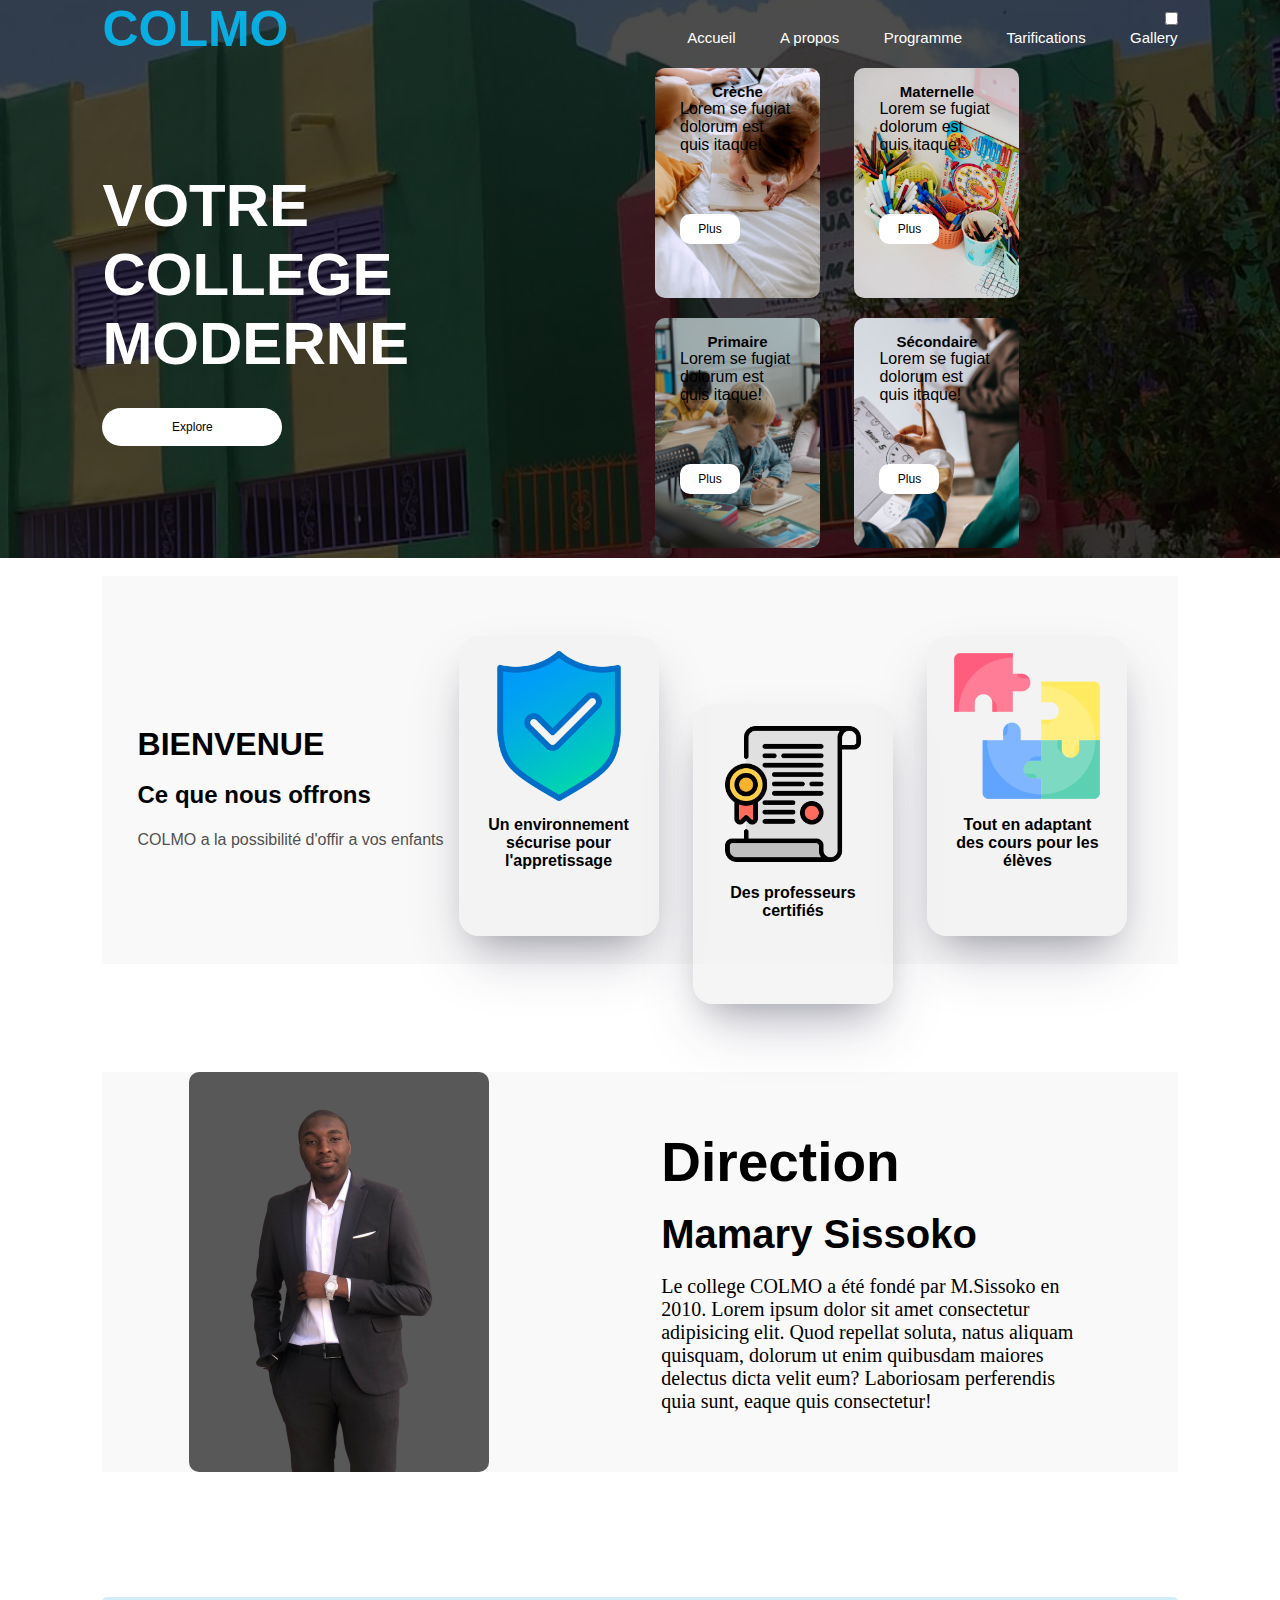
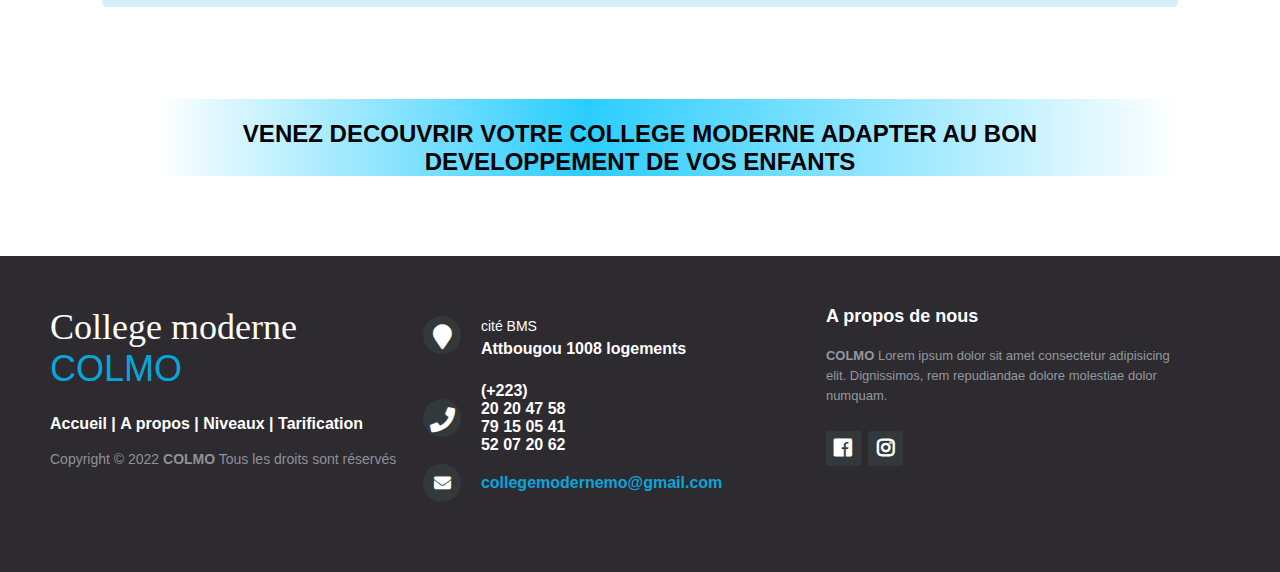
==== commit 00691ec8: "burger" ====
--- a/index.html
+++ b/index.html
@@ -12,14 +12,20 @@
     <div class="partie1">
         <div class="navbar">
             <h1 class="logo">COLMO</h1>
-            <nav>
-                <ul>
-                    <li><a href="">Accueil</a></li>
-                    <li><a href="pages/Apropos.html">A propos</a></li>
-                    <li><a href="">Programme</a></li>
-                    <li><a href="pages/tarif.html">Tarifications</a></li>
-                    <li><a href="pages/Gallery.html">Gallery</a></li>
-                </ul>
+            <nav class="main-nav hamburger-menu">
+                <input id="menu__toggle" type="checkbox" />
+                <label class="menu__btn" for="menu__toggle">
+                    <span class="span"></span>
+                </label>
+                    <ul class="menu__box">
+                        <div class="menubox">
+                                <li><a class="menu__item" href="#">Accueil</a></li>
+                                <li><a class="menu__item" href="pages/Apropos.html">A propos</a></li>
+                                <li><a class="menu__item" href="">Programme</a></li>
+                                <li><a class="menu__item" href="pages/tarif.html">Tarifications</a></li>
+                                <li><a class="menu__item" href="pages/Gallery.html">Gallery</a></li>
+                        </div>
+                    </ul>
             </nav>
         </div>
         <div class="row">
--- a/style/css/style.css
+++ b/style/css/style.css
@@ -1,3 +1,6 @@
+html {
+    scroll-behavior: smooth;
+  }
 *{
     margin: 0;
     padding: 0;
@@ -7,7 +10,7 @@
 .partie1{
     width: 100%;
     height: auto;
-    background-image: linear-gradient(rgba(0,0,0,0.7), rgba(0,0,0,0.7)), url(../../ressources/images/principale.jpg);
+    background: linear-gradient(rgba(0,0,0,0.7), rgba(0,0,0,0.7)), url(../../ressources/images/principale.jpg) no-repeat fixed 50% 50%;
     background-position: center;
     background-size: cover;
     padding-left: 8%;
@@ -40,6 +43,15 @@
 }
 nav ul li a:hover{
     color: rgba(0, 195, 255, 0.836);
+}
+.menu__toggle{
+    display: none;
+}
+input [checkbox]{
+    display: none;
+}
+.menu__btn{
+    display: none;
 }
 .row{
     display: flex;
@@ -431,6 +443,107 @@
 .translateY{
     transform: translateY(50px);
 }
+@media (max-width: 825px) {
+
+    /* скрываем чекбокс */
+#menu__toggle {
+    opacity: 0;
+  }
+  
+  /* стилизуем кнопку */
+  .menu__btn {
+    display: flex; /* используем flex для центрирования содержимого */
+    align-items: center;  /* центрируем содержимое кнопки */
+    position: fixed;
+    top: 10px;
+    right: 20px;
+    width: 26px;
+    height: 26px;
+    cursor: pointer;
+    z-index: 2;
+  }
+  
+  /* добавляем "гамбургер" */
+  .menu__btn > .span,
+  .menu__btn > .span::before,
+  .menu__btn > .span::after {
+    display: block;
+    position: absolute;
+    width: 100%;
+    height: 2px;
+    background-color: rgb(3, 134, 173);
+    transition: 0.3s;
+    z-index: 2;
+  }
+  .menu__btn > .span::before {
+    content: '';
+    top: -8px;
+  }
+  .menu__btn > .span::after {
+    content: '';
+    top: 8px;
+  }
+  
+  /* контейнер меню */
+  .menu__box {
+    display: block;
+    position: fixed;
+    visibility: hidden;
+    top: 0;
+    right: -100%;
+    width: 100%;
+    height: 100%;
+    margin: 0;
+    padding: 80px 0;
+    list-style: none;
+    background-color: #ffffff7e;
+    backdrop-filter: blur(7px);
+    box-shadow: 1px 0px 6px rgba(0, 0, 0, .2);
+    transition: 0.3s;
+    z-index: 1;
+    
+  }
+  .menubox{
+    width: 40%;
+    background-color: rgba(0, 255, 255, 0);
+    margin: auto;
+    text-align: center;
+  }
+  
+  /* элементы меню */
+  .menu__item {
+    display: block;
+    padding: 55px 24px;
+    color: rgb(0, 0, 0);
+    font-family: 'Roboto', sans-serif;
+    font-size: 100%;
+    font-weight: 600;
+    text-decoration: none;
+    transition: background 0.3s;
+  }
+  .menu__item:hover {
+    background-color: #CFD8DC;
+  }
+  
+  #menu__toggle:checked ~ .menu__btn > .span {
+    transform: rotate(45deg);
+  }
+  
+  #menu__toggle:checked ~ .menu__btn > .span::before {
+    top: 0;
+    transform: rotate(0);
+  }
+  
+  #menu__toggle:checked ~ .menu__btn > .span::after {
+    top: 0;
+    transform: rotate(90deg);
+  }
+  
+  #menu__toggle:checked ~ .menu__box {
+    visibility: visible;
+    right: 0;
+  }
+}  
 
 @media only screen and (max-width: 1200px) {
     .bien_offres{
@@ -461,7 +574,10 @@
     }
     .col h1{
         margin-top: 8%;
-        font-size: 40px;
+        font-size: 25px;
+    }
+    .venez{
+        font-size: 70%;
     }
 }
 @media only screen and (max-width: 869px){
